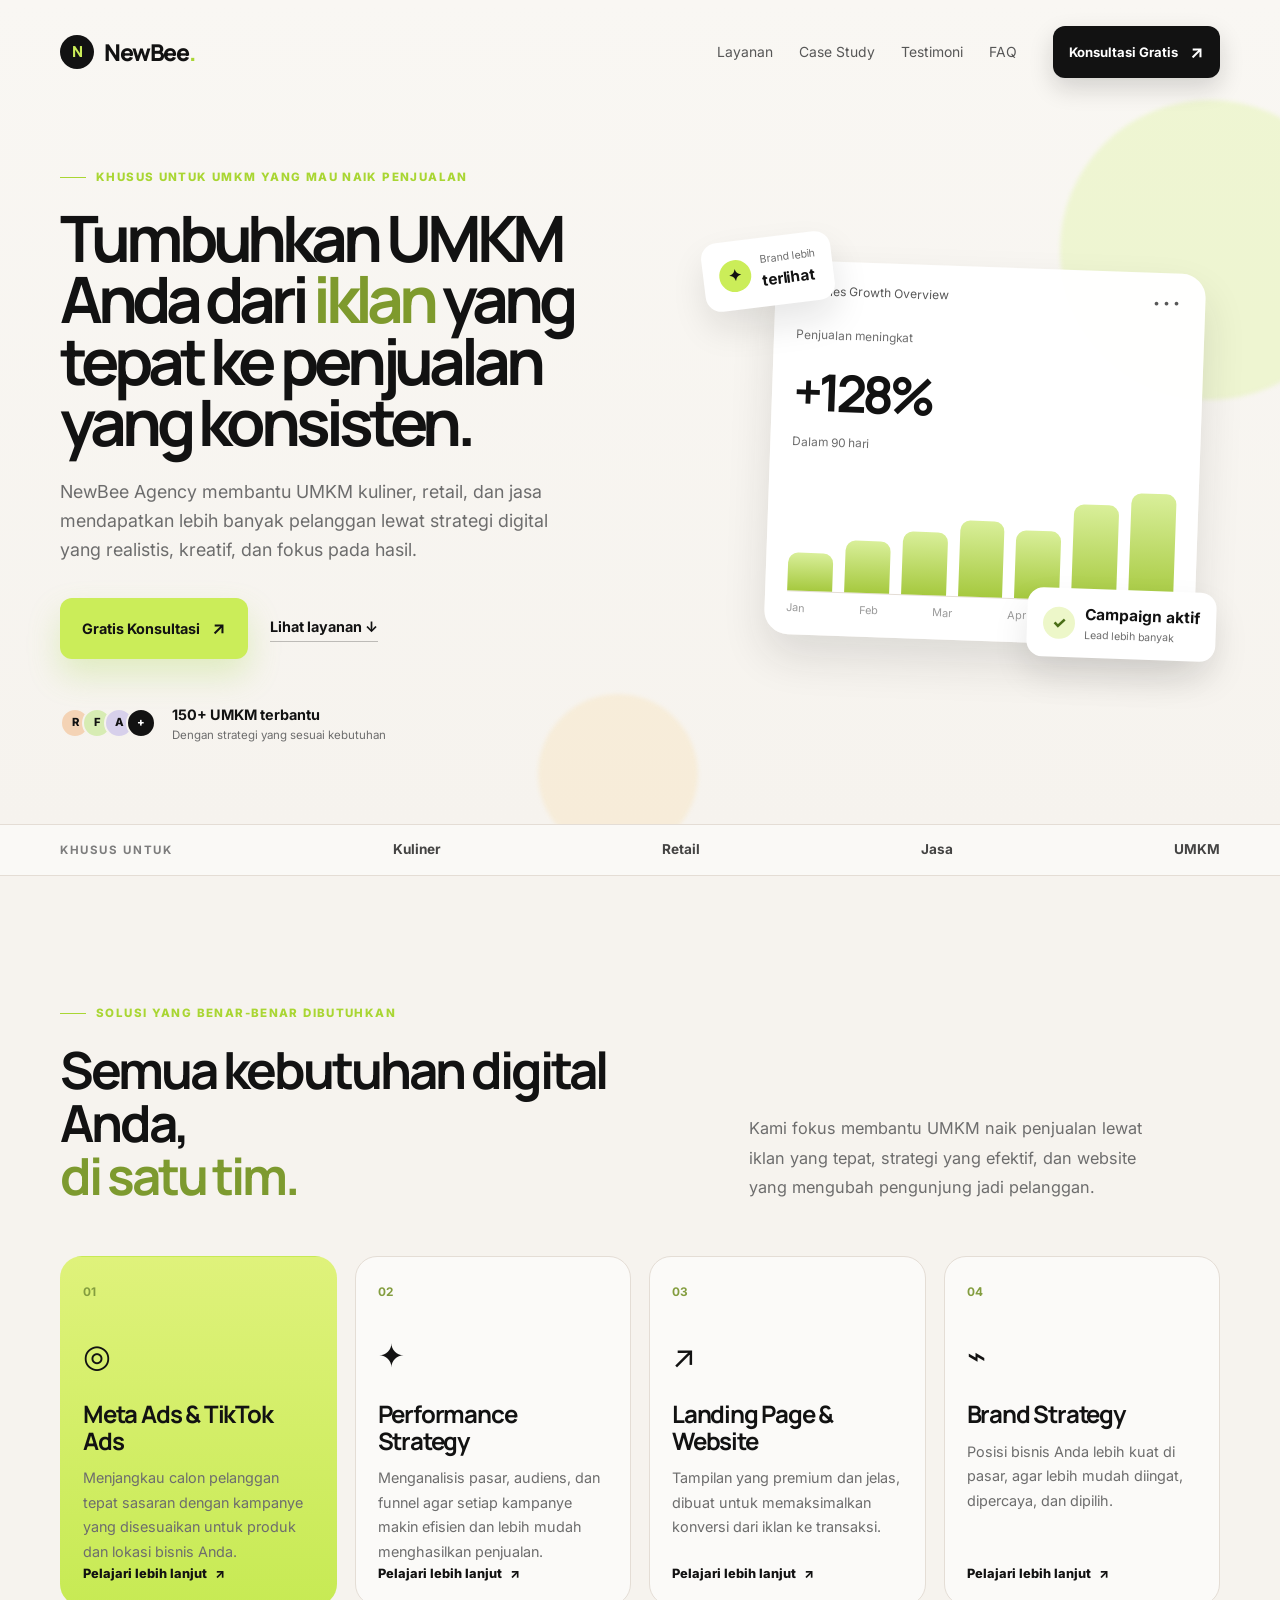
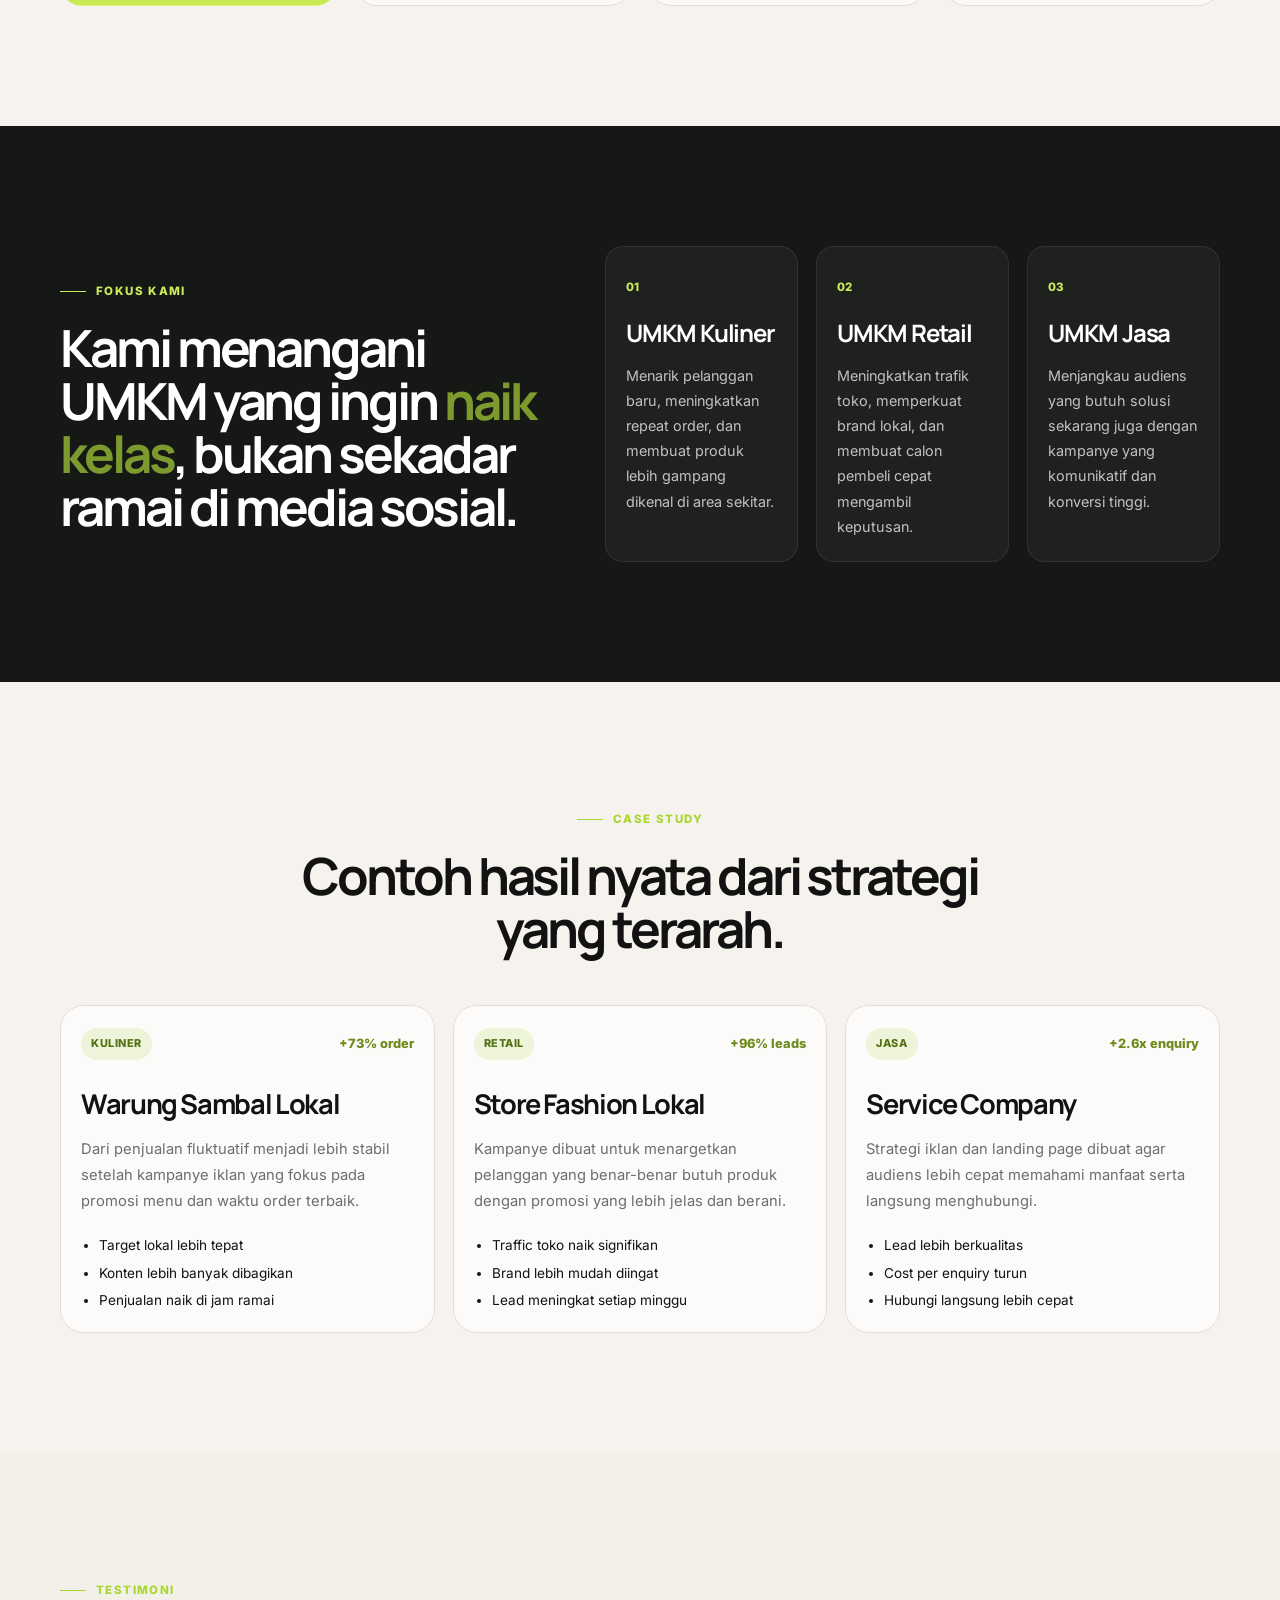
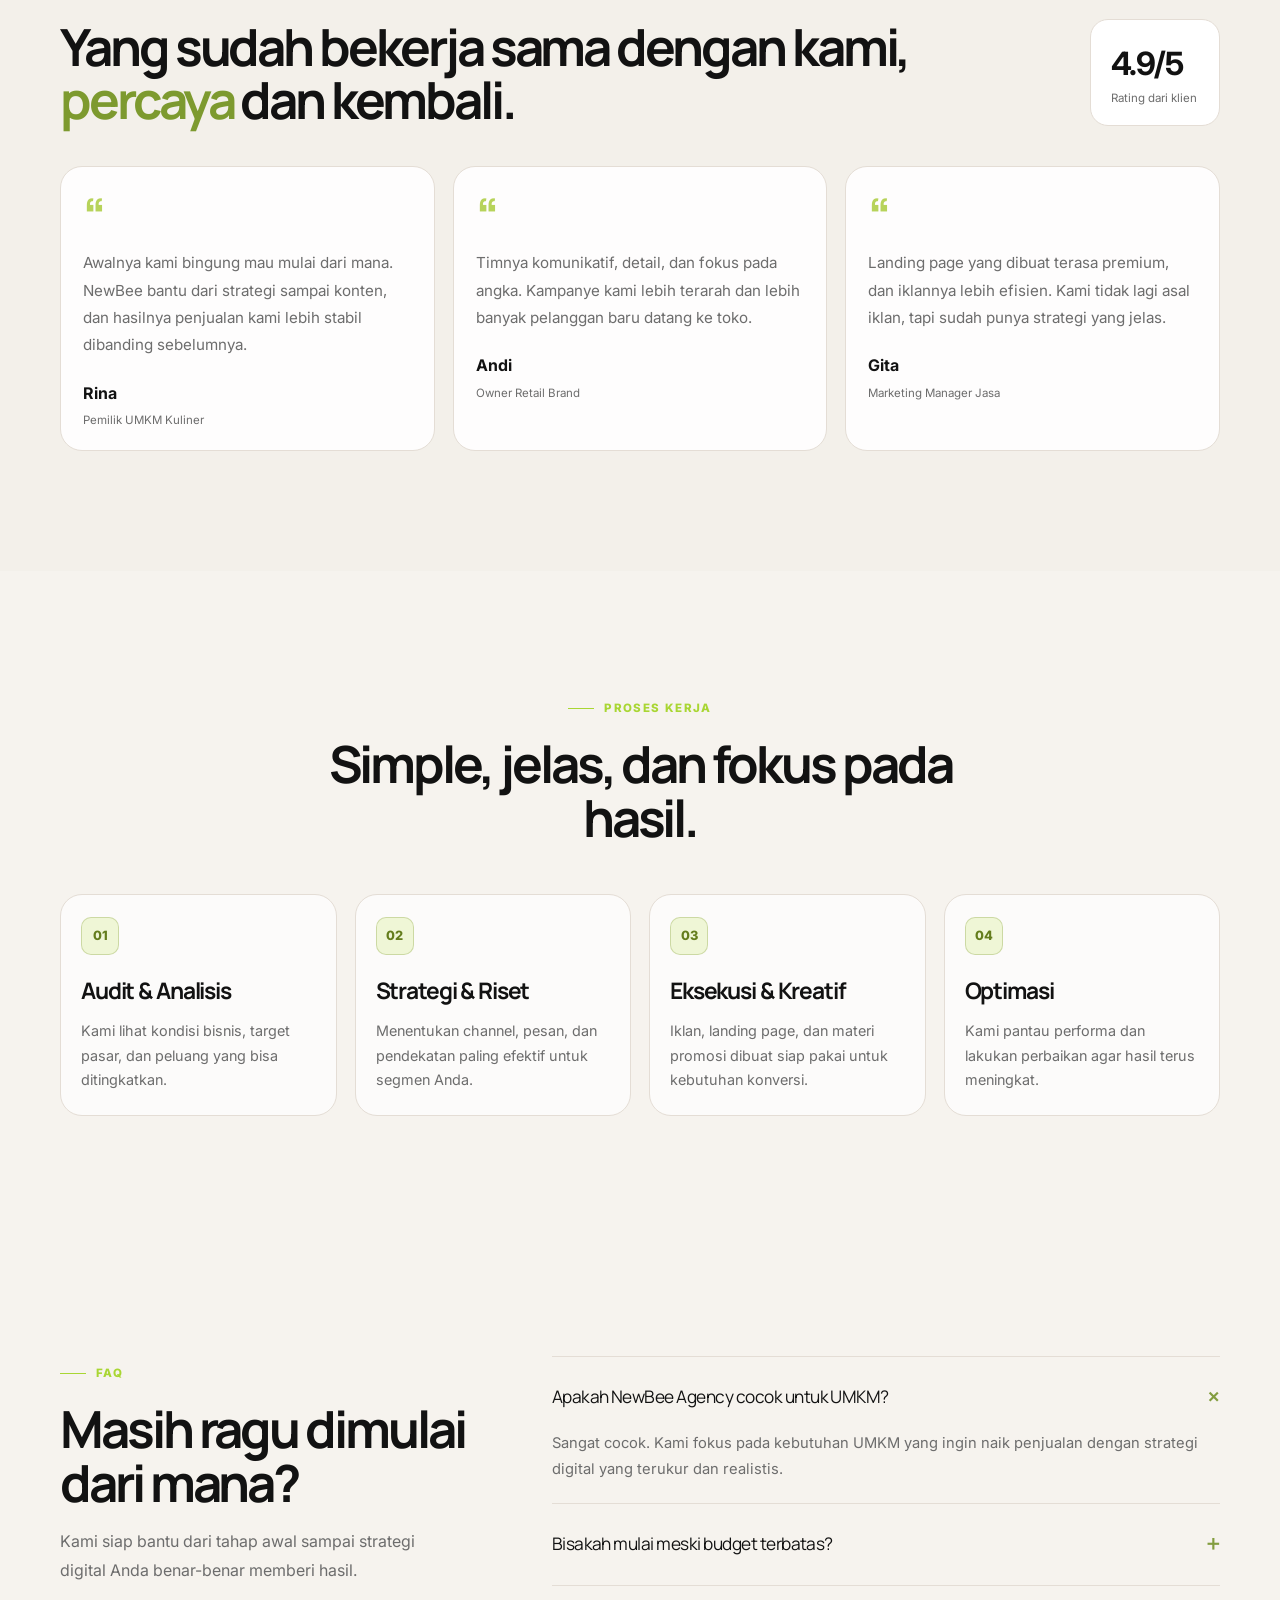
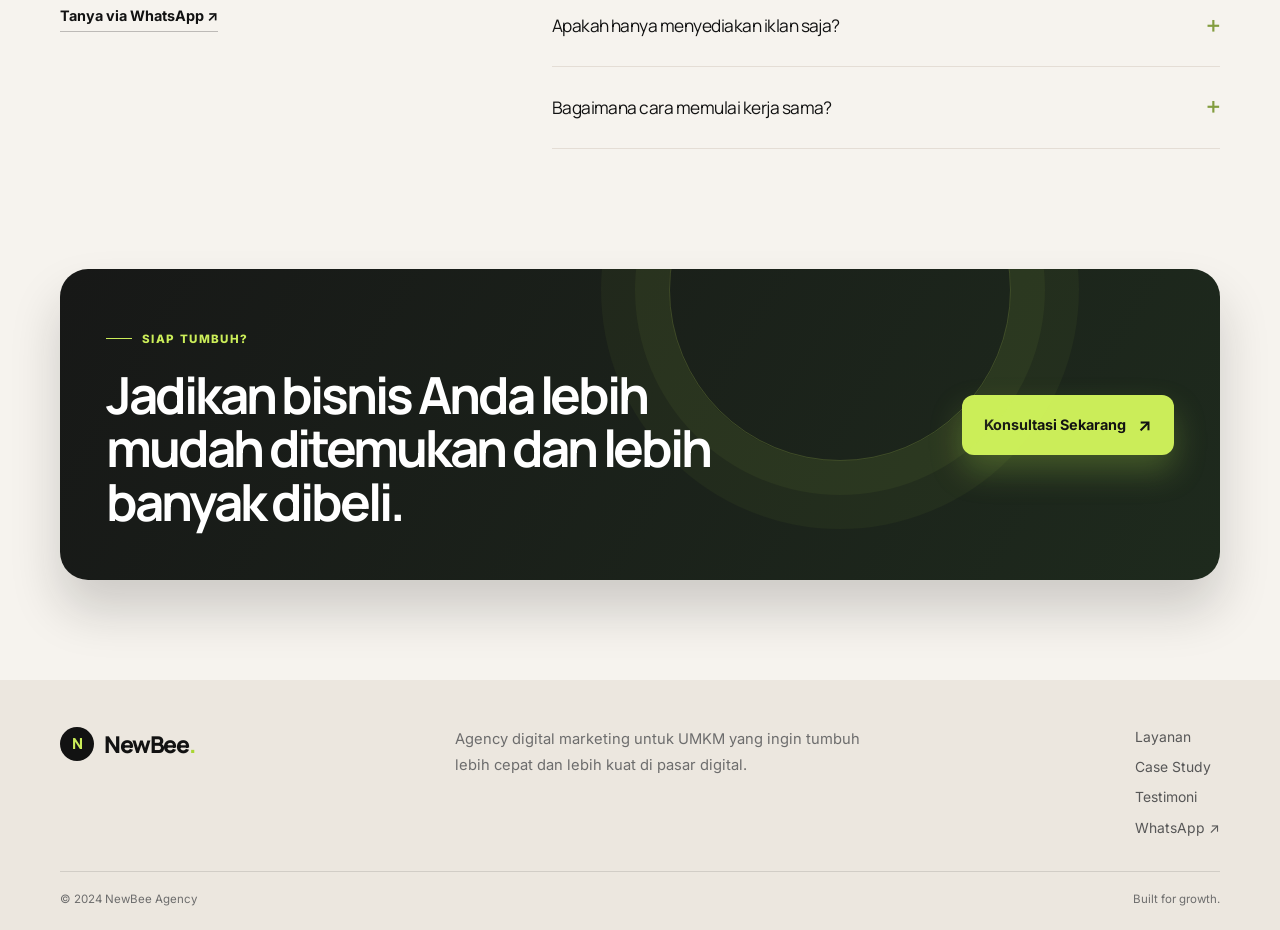
==== index.html @ 59639882 "Remove creative content offering from the landing page and keep agency focus on ads, strategy, landi" ====
<!DOCTYPE html>
<html lang="id">
  <head>
    <meta charset="UTF-8" />
    <meta name="viewport" content="width=device-width, initial-scale=1.0" />
    <meta
      name="description"
      content="NewBee Agency membantu UMKM kuliner, retail, dan jasa naik penjualan dengan strategi iklan digital, landing page, dan konten yang konversi."
    />
    <title>NewBee Agency | Agency Digital Marketing untuk UMKM</title>
    <link rel="preconnect" href="https://fonts.googleapis.com" />
    <link rel="preconnect" href="https://fonts.gstatic.com" crossorigin />
    <link
      href="https://fonts.googleapis.com/css2?family=Manrope:wght@400;500;600;700;800&family=Inter:wght@400;500;600;700;800&display=swap"
      rel="stylesheet"
    />
    <link rel="stylesheet" href="styles.css" />
  </head>
  <body>
    <header class="site-header" id="top">
      <div class="container nav-wrap">
        <a href="#top" class="brand" aria-label="NewBee Agency home">
          <span class="brand-mark">N</span>
          <span>NewBee<span class="brand-dot">.</span></span>
        </a>

        <nav class="desktop-nav" aria-label="Navigasi utama">
          <a href="#layanan">Layanan</a>
          <a href="#case-study">Case Study</a>
          <a href="#testimoni">Testimoni</a>
          <a href="#faq">FAQ</a>
        </nav>

        <a
          class="button button-dark button-small desktop-cta"
          href="https://wa.me/6281181398294?text=Halo%20NewBee%20Agency%2C%20saya%20ingin%20konsultasi%20gratis%20untuk%20UMKM%20saya."
          target="_blank"
          rel="noopener"
        >
          Konsultasi Gratis
          <span>↗</span>
        </a>

        <button class="menu-toggle" aria-label="Buka menu" aria-expanded="false">
          <span></span>
          <span></span>
        </button>
      </div>

      <div class="mobile-nav" aria-label="Navigasi mobile">
        <a href="#layanan">Layanan</a>
        <a href="#case-study">Case Study</a>
        <a href="#testimoni">Testimoni</a>
        <a href="#faq">FAQ</a>
        <a
          class="button button-dark"
          href="https://wa.me/6281181398294?text=Halo%20NewBee%20Agency%2C%20saya%20ingin%20konsultasi%20gratis%20untuk%20UMKM%20saya."
          target="_blank"
          rel="noopener"
        >
          Konsultasi Gratis ↗
        </a>
      </div>
    </header>

    <main>
      <section class="hero">
        <div class="hero-glow hero-glow-one"></div>
        <div class="hero-glow hero-glow-two"></div>

        <div class="container hero-grid">
          <div class="hero-copy reveal">
            <div class="eyebrow">
              <span class="eyebrow-line"></span>
              Khusus untuk UMKM yang mau naik penjualan
            </div>

            <h1>
              Tumbuhkan UMKM Anda dari <span>iklan</span> yang tepat ke
              penjualan yang konsisten.
            </h1>

            <p class="hero-lead">
              NewBee Agency membantu UMKM kuliner, retail, dan jasa mendapatkan
              lebih banyak pelanggan lewat strategi digital yang realistis,
              kreatif, dan fokus pada hasil.
            </p>

            <div class="hero-actions">
              <a
                class="button button-primary"
                href="https://wa.me/6281181398294?text=Halo%20NewBee%20Agency%2C%20saya%20ingin%20konsultasi%20gratis%20untuk%20UMKM%20saya."
                target="_blank"
                rel="noopener"
              >
                Gratis Konsultasi
                <span>↗</span>
              </a>
              <a class="text-link" href="#layanan">Lihat layanan <span>↓</span></a>
            </div>

            <div class="proof-row">
              <div class="avatar-stack" aria-label="Client satisfaction">
                <span>R</span>
                <span>F</span>
                <span>A</span>
                <span>+</span>
              </div>
              <div class="proof-copy">
                <strong>150+ UMKM terbantu</strong>
                <small>Dengan strategi yang sesuai kebutuhan</small>
              </div>
            </div>
          </div>

          <div class="hero-visual reveal reveal-delay">
            <div class="dashboard-card">
              <div class="dashboard-header">
                <span class="status-dot"></span>
                <span>Sales Growth Overview</span>
                <span class="dashboard-more">•••</span>
              </div>

              <div class="dashboard-value">
                <small>Penjualan meningkat</small>
                <strong>+128%</strong>
                <p>Dalam 90 hari</p>
              </div>

              <div class="chart-bars" aria-hidden="true">
                <span style="height: 35%"></span>
                <span style="height: 48%"></span>
                <span style="height: 58%"></span>
                <span style="height: 70%"></span>
                <span style="height: 62%"></span>
                <span style="height: 88%"></span>
                <span style="height: 100%"></span>
              </div>

              <div class="chart-labels">
                <span>Jan</span>
                <span>Feb</span>
                <span>Mar</span>
                <span>Apr</span>
                <span>Mei</span>
                <span>Jun</span>
              </div>
            </div>

            <div class="mini-floating mini-top">
              <span class="mini-icon">✦</span>
              <div>
                <small>Brand lebih</small>
                <strong>terlihat</strong>
              </div>
            </div>

            <div class="mini-floating mini-bottom">
              <span class="mini-check">✓</span>
              <div>
                <strong>Campaign aktif</strong>
                <small>Lead lebih banyak</small>
              </div>
            </div>
          </div>
        </div>
      </section>

      <section class="logo-strip">
        <div class="container logo-strip-inner">
          <span>KHUSUS UNTUK</span>
          <div class="mini-brand">Kuliner</div>
          <div class="mini-brand">Retail</div>
          <div class="mini-brand">Jasa</div>
          <div class="mini-brand">UMKM</div>
        </div>
      </section>

      <section class="section" id="layanan">
        <div class="container">
          <div class="section-heading">
            <div>
              <div class="eyebrow">
                <span class="eyebrow-line"></span>
                Solusi yang benar-benar dibutuhkan
              </div>
              <h2>
                Semua kebutuhan digital Anda,<br />
                <span>di satu tim.</span>
              </h2>
            </div>
            <p>
              Kami fokus membantu UMKM naik penjualan lewat iklan yang tepat,
              strategi yang efektif, dan website yang mengubah pengunjung jadi
              pelanggan.
            </p>
          </div>

          <div class="service-grid">
            <article class="service-card feature">
              <span class="service-no">01</span>
              <div class="service-icon">◎</div>
              <h3>Meta Ads & TikTok Ads</h3>
              <p>
                Menjangkau calon pelanggan tepat sasaran dengan kampanye yang
                disesuaikan untuk produk dan lokasi bisnis Anda.
              </p>
              <a href="#contact">Pelajari lebih lanjut <span>↗</span></a>
            </article>

            <article class="service-card">
              <span class="service-no">02</span>
              <div class="service-icon">✦</div>
              <h3>Performance Strategy</h3>
              <p>
                Menganalisis pasar, audiens, dan funnel agar setiap kampanye makin
                efisien dan lebih mudah menghasilkan penjualan.
              </p>
              <a href="#contact">Pelajari lebih lanjut <span>↗</span></a>
            </article>

            <article class="service-card">
              <span class="service-no">03</span>
              <div class="service-icon">↗</div>
              <h3>Landing Page & Website</h3>
              <p>
                Tampilan yang premium dan jelas, dibuat untuk memaksimalkan
                konversi dari iklan ke transaksi.
              </p>
              <a href="#contact">Pelajari lebih lanjut <span>↗</span></a>
            </article>

            <article class="service-card">
              <span class="service-no">04</span>
              <div class="service-icon">⌁</div>
              <h3>Brand Strategy</h3>
              <p>
                Posisi bisnis Anda lebih kuat di pasar, agar lebih mudah
                diingat, dipercaya, dan dipilih.
              </p>
              <a href="#contact">Pelajari lebih lanjut <span>↗</span></a>
            </article>
          </div>
        </div>
      </section>

      <section class="section dark-section">
        <div class="container focus-grid">
          <div>
            <div class="eyebrow eyebrow-light">
              <span class="eyebrow-line"></span>
              Fokus kami
            </div>
            <h2>
              Kami menangani UMKM yang ingin <span>naik kelas</span>, bukan
              sekadar ramai di media sosial.
            </h2>
          </div>

          <div class="focus-cards">
            <div class="focus-card">
              <span>01</span>
              <h3>UMKM Kuliner</h3>
              <p>
                Menarik pelanggan baru, meningkatkan repeat order, dan membuat
                produk lebih gampang dikenal di area sekitar.
              </p>
            </div>
            <div class="focus-card">
              <span>02</span>
              <h3>UMKM Retail</h3>
              <p>
                Meningkatkan trafik toko, memperkuat brand lokal, dan membuat
                calon pembeli cepat mengambil keputusan.
              </p>
            </div>
            <div class="focus-card">
              <span>03</span>
              <h3>UMKM Jasa</h3>
              <p>
                Menjangkau audiens yang butuh solusi sekarang juga dengan kampanye
                yang komunikatif dan konversi tinggi.
              </p>
            </div>
          </div>
        </div>
      </section>

      <section class="section case-study" id="case-study">
        <div class="container">
          <div class="center-heading">
            <div class="eyebrow">
              <span class="eyebrow-line"></span>
              Case study
            </div>
            <h2>Contoh hasil nyata dari strategi yang terarah.</h2>
          </div>

          <div class="case-grid">
            <article class="case-card">
              <div class="case-top">
                <span class="tag">Kuliner</span>
                <span class="stat">+73% order</span>
              </div>
              <h3>Warung Sambal Lokal</h3>
              <p>
                Dari penjualan fluktuatif menjadi lebih stabil setelah kampanye
                iklan yang fokus pada promosi menu dan waktu order terbaik.
              </p>
              <ul>
                <li>Target lokal lebih tepat</li>
                <li>Konten lebih banyak dibagikan</li>
                <li>Penjualan naik di jam ramai</li>
              </ul>
            </article>

            <article class="case-card">
              <div class="case-top">
                <span class="tag">Retail</span>
                <span class="stat">+96% leads</span>
              </div>
              <h3>Store Fashion Lokal</h3>
              <p>
                Kampanye dibuat untuk menargetkan pelanggan yang benar-benar butuh
                produk dengan promosi yang lebih jelas dan berani.
              </p>
              <ul>
                <li>Traffic toko naik signifikan</li>
                <li>Brand lebih mudah diingat</li>
                <li>Lead meningkat setiap minggu</li>
              </ul>
            </article>

            <article class="case-card">
              <div class="case-top">
                <span class="tag">Jasa</span>
                <span class="stat">+2.6x enquiry</span>
              </div>
              <h3>Service Company</h3>
              <p>
                Strategi iklan dan landing page dibuat agar audiens lebih cepat
                memahami manfaat serta langsung menghubungi.
              </p>
              <ul>
                <li>Lead lebih berkualitas</li>
                <li>Cost per enquiry turun</li>
                <li>Hubungi langsung lebih cepat</li>
              </ul>
            </article>
          </div>
        </div>
      </section>

      <section class="section testimonial-section" id="testimoni">
        <div class="container">
          <div class="testi-head">
            <div>
              <div class="eyebrow">
                <span class="eyebrow-line"></span>
                Testimoni
              </div>
              <h2>Yang sudah bekerja sama dengan kami, <span>percaya</span> dan kembali.</h2>
            </div>
            <div class="rating-box">
              <strong>4.9/5</strong>
              <small>Rating dari klien</small>
            </div>
          </div>

          <div class="testimonial-grid">
            <article class="testimonial-card">
              <div class="quote">“</div>
              <p>
                Awalnya kami bingung mau mulai dari mana. NewBee bantu dari
                strategi sampai konten, dan hasilnya penjualan kami lebih stabil
                dibanding sebelumnya.
              </p>
              <div class="person">
                <strong>Rina</strong>
                <span>Pemilik UMKM Kuliner</span>
              </div>
            </article>

            <article class="testimonial-card">
              <div class="quote">“</div>
              <p>
                Timnya komunikatif, detail, dan fokus pada angka. Kampanye kami
                lebih terarah dan lebih banyak pelanggan baru datang ke toko.
              </p>
              <div class="person">
                <strong>Andi</strong>
                <span>Owner Retail Brand</span>
              </div>
            </article>

            <article class="testimonial-card">
              <div class="quote">“</div>
              <p>
                Landing page yang dibuat terasa premium, dan iklannya lebih efisien.
                Kami tidak lagi asal iklan, tapi sudah punya strategi yang jelas.
              </p>
              <div class="person">
                <strong>Gita</strong>
                <span>Marketing Manager Jasa</span>
              </div>
            </article>
          </div>
        </div>
      </section>

      <section class="section process-section" id="proses">
        <div class="container">
          <div class="center-heading">
            <div class="eyebrow">
              <span class="eyebrow-line"></span>
              Proses kerja
            </div>
            <h2>Simple, jelas, dan fokus pada hasil.</h2>
          </div>

          <div class="process-grid">
            <div class="process-card">
              <span>01</span>
              <h3>Audit & Analisis</h3>
              <p>Kami lihat kondisi bisnis, target pasar, dan peluang yang bisa ditingkatkan.</p>
            </div>
            <div class="process-card">
              <span>02</span>
              <h3>Strategi & Riset</h3>
              <p>Menentukan channel, pesan, dan pendekatan paling efektif untuk segmen Anda.</p>
            </div>
            <div class="process-card">
              <span>03</span>
              <h3>Eksekusi & Kreatif</h3>
              <p>Iklan, landing page, dan materi promosi dibuat siap pakai untuk kebutuhan konversi.</p>
            </div>
            <div class="process-card">
              <span>04</span>
              <h3>Optimasi</h3>
              <p>Kami pantau performa dan lakukan perbaikan agar hasil terus meningkat.</p>
            </div>
          </div>
        </div>
      </section>

      <section class="section faq-section" id="faq">
        <div class="container faq-grid">
          <div class="faq-copy">
            <div class="eyebrow">
              <span class="eyebrow-line"></span>
              FAQ
            </div>
            <h2>Masih ragu dimulai dari mana?</h2>
            <p>
              Kami siap bantu dari tahap awal sampai strategi digital Anda benar-benar memberi hasil.
            </p>
            <a
              class="text-link"
              href="https://wa.me/6281181398294?text=Halo%20NewBee%20Agency%2C%20saya%20ingin%20bertanya%20tentang%20layanan%20UMKM."
              target="_blank"
              rel="noopener"
            >
              Tanya via WhatsApp <span>↗</span>
            </a>
          </div>

          <div class="faq-list">
            <details open>
              <summary>Apakah NewBee Agency cocok untuk UMKM? <span>+</span></summary>
              <p>
                Sangat cocok. Kami fokus pada kebutuhan UMKM yang ingin naik penjualan dengan strategi digital yang terukur dan realistis.
              </p>
            </details>
            <details>
              <summary>Bisakah mulai meski budget terbatas? <span>+</span></summary>
              <p>
                Bisa. Kami akan sesuaikan strategi sesuai kondisi bisnis Anda agar tetap efektif dan tidak membuang anggaran.
              </p>
            </details>
            <details>
              <summary>Apakah hanya menyediakan iklan saja? <span>+</span></summary>
              <p>
                Tidak. Kami juga membantu landing page, website, dan strategi brand agar kampanye Anda lebih kuat.
              </p>
            </details>
            <details>
              <summary>Bagaimana cara memulai kerja sama? <span>+</span></summary>
              <p>
                Hubungi kami via WhatsApp untuk konsultasi gratis. Kami akan menilai kebutuhan bisnis Anda dan membuat rekomendasi langkah berikutnya.
              </p>
            </details>
          </div>
        </div>
      </section>

      <section class="cta-section" id="contact">
        <div class="container cta-box">
          <div>
            <div class="eyebrow eyebrow-light">
              <span class="eyebrow-line"></span>
              Siap tumbuh?
            </div>
            <h2>Jadikan bisnis Anda lebih mudah ditemukan dan lebih banyak dibeli.</h2>
          </div>

          <a
            class="button button-primary"
            href="https://wa.me/6281181398294?text=Halo%20NewBee%20Agency%2C%20saya%20ingin%20mulai%20kerja%20sama%20untuk%20UMKM%20saya."
            target="_blank"
            rel="noopener"
          >
            Konsultasi Sekarang
            <span>↗</span>
          </a>
        </div>
      </section>
    </main>

    <footer class="footer">
      <div class="container footer-top">
        <a href="#top" class="brand footer-brand" aria-label="NewBee Agency home">
          <span class="brand-mark">N</span>
          <span>NewBee<span class="brand-dot">.</span></span>
        </a>

        <p>
          Agency digital marketing untuk UMKM yang ingin tumbuh lebih cepat dan
          lebih kuat di pasar digital.
        </p>

        <div class="footer-links">
          <a href="#layanan">Layanan</a>
          <a href="#case-study">Case Study</a>
          <a href="#testimoni">Testimoni</a>
          <a href="https://wa.me/6281181398294" target="_blank" rel="noopener">WhatsApp ↗</a>
        </div>
      </div>

      <div class="container footer-bottom">
        <span>© 2024 NewBee Agency</span>
        <span>Built for growth.</span>
      </div>
    </footer>

    <script src="script.js"></script>
  </body>
</html>
---- styles.css ----
:root {
  --bg: #f6f3ee;
  --panel: #ffffff;
  --panel-soft: #f0ece7;
  --ink: #121212;
  --soft-ink: #575757;
  --muted: #6d6d6d;
  --line: #e4ddd5;
  --primary: #cbed59;
  --primary-deep: #a9d633;
  --deep: #111512;
  --dark: #161816;
  --shadow: rgba(18, 18, 18, 0.12);
}

* {
  box-sizing: border-box;
}

html {
  scroll-behavior: smooth;
}

body {
  margin: 0;
  background: var(--bg);
  color: var(--ink);
  font-family: "Inter", sans-serif;
  line-height: 1.6;
}

a {
  color: inherit;
}

img {
  max-width: 100%;
}

h1,
h2,
h3,
.brand {
  font-family: "Manrope", sans-serif;
  margin: 0;
  letter-spacing: -0.06em;
}

p {
  margin: 0;
}

.container {
  width: min(1160px, calc(100% - 48px));
  margin: 0 auto;
}

.site-header {
  position: absolute;
  top: 0;
  left: 0;
  right: 0;
  z-index: 20;
  padding: 26px 0;
}

.nav-wrap {
  display: flex;
  align-items: center;
  justify-content: space-between;
  gap: 18px;
}

.brand {
  display: inline-flex;
  align-items: center;
  gap: 10px;
  font-size: 1.45rem;
  font-weight: 800;
  text-decoration: none;
}

.brand-mark {
  width: 34px;
  height: 34px;
  display: grid;
  place-items: center;
  border-radius: 50%;
  background: var(--ink);
  color: var(--primary);
  font-size: 0.95rem;
}

.brand-dot {
  color: var(--primary-deep);
}

.desktop-nav {
  display: flex;
  align-items: center;
  gap: 26px;
  margin-left: auto;
  margin-right: 18px;
}

.desktop-nav a,
.footer-links a {
  text-decoration: none;
  color: var(--soft-ink);
  font-size: 0.87rem;
  transition: color 0.2s ease;
}

.desktop-nav a:hover,
.footer-links a:hover {
  color: var(--ink);
}

.button {
  display: inline-flex;
  align-items: center;
  justify-content: center;
  gap: 12px;
  padding: 16px 22px;
  border: none;
  border-radius: 12px;
  text-decoration: none;
  font-weight: 700;
  font-size: 0.9rem;
  cursor: pointer;
  transition: transform 0.2s ease, box-shadow 0.2s ease;
}

.button:hover {
  transform: translateY(-2px);
}

.button span {
  font-size: 1.1rem;
}

.button-small {
  padding: 12px 16px;
  font-size: 0.82rem;
}

.button-dark {
  background: var(--ink);
  color: #fff;
  box-shadow: 0 10px 25px rgba(18, 18, 18, 0.16);
}

.button-primary {
  background: var(--primary);
  color: var(--ink);
  box-shadow: 0 16px 32px rgba(167, 214, 72, 0.28);
}

.menu-toggle {
  display: none;
  background: transparent;
  border: 0;
  padding: 8px;
  cursor: pointer;
}

.menu-toggle span {
  display: block;
  width: 24px;
  height: 2px;
  background: var(--ink);
  margin: 5px 0;
}

.mobile-nav {
  display: none;
  position: absolute;
  left: 18px;
  right: 18px;
  top: 78px;
  background: rgba(255, 255, 255, 0.95);
  box-shadow: 0 20px 40px rgba(0, 0, 0, 0.08);
  padding: 18px 20px;
  border-radius: 18px;
  flex-direction: column;
  gap: 14px;
}

.mobile-nav.open {
  display: flex;
}

.mobile-nav a {
  text-decoration: none;
  color: var(--ink);
  font-weight: 600;
}

.hero {
  position: relative;
  overflow: hidden;
  padding-top: 160px;
  padding-bottom: 80px;
  background: linear-gradient(180deg, #f9f7f3 0%, var(--bg) 100%);
}

.hero-glow {
  position: absolute;
  border-radius: 50%;
  filter: blur(2px);
  opacity: 0.54;
}

.hero-glow-one {
  width: 300px;
  height: 300px;
  right: -80px;
  top: 100px;
  background: rgba(200, 242, 88, 0.38);
}

.hero-glow-two {
  width: 160px;
  height: 160px;
  left: 42%;
  bottom: -30px;
  background: rgba(249, 218, 157, 0.48);
}

.hero-grid {
  display: grid;
  grid-template-columns: 1.08fr 0.92fr;
  align-items: center;
  gap: 36px;
}

.eyebrow {
  display: inline-flex;
  align-items: center;
  gap: 10px;
  margin-bottom: 20px;
  color: var(--primary-deep);
  text-transform: uppercase;
  font-size: 0.72rem;
  font-weight: 800;
  letter-spacing: 0.12em;
}

.eyebrow-line {
  display: inline-block;
  width: 26px;
  height: 1px;
  background: var(--primary-deep);
}

.hero-copy h1 {
  max-width: 660px;
  font-size: clamp(3.2rem, 5vw, 5.4rem);
  line-height: 0.96;
  letter-spacing: -0.08em;
}

.hero-copy h1 span {
  color: #7e9a2d;
}

.hero-lead {
  max-width: 530px;
  margin-top: 26px;
  color: var(--muted);
  font-size: 1.12rem;
}

.hero-actions {
  display: flex;
  align-items: center;
  gap: 22px;
  margin-top: 34px;
}

.text-link {
  color: var(--ink);
  text-decoration: none;
  font-size: 0.9rem;
  font-weight: 700;
  border-bottom: 1px solid rgba(18, 18, 18, 0.25);
  padding-bottom: 3px;
}

.proof-row {
  display: flex;
  align-items: center;
  gap: 16px;
  margin-top: 44px;
}

.avatar-stack {
  display: flex;
  align-items: center;
}

.avatar-stack span {
  width: 30px;
  height: 30px;
  display: grid;
  place-items: center;
  border-radius: 50%;
  margin-left: -8px;
  border: 2px solid var(--bg);
  background: #dfe9b6;
  font-size: 0.7rem;
  font-weight: 800;
}

.avatar-stack span:first-child {
  margin-left: 0;
  background: #f4d3b5;
}

.avatar-stack span:nth-child(2) {
  background: #d7ecb3;
}

.avatar-stack span:nth-child(3) {
  background: #d7d0eb;
}

.avatar-stack span:last-child {
  background: var(--ink);
  color: #fff;
}

.proof-copy {
  display: flex;
  flex-direction: column;
}

.proof-copy strong {
  font-size: 0.9rem;
}

.proof-copy small {
  color: var(--muted);
  font-size: 0.72rem;
}

.hero-visual {
  position: relative;
  height: 450px;
}

.dashboard-card {
  position: absolute;
  right: 20px;
  top: 40px;
  width: min(100%, 430px);
  background: rgba(255, 255, 255, 0.98);
  box-shadow: 0 22px 44px rgba(34, 34, 30, 0.12);
  border-radius: 24px;
  padding: 20px 22px 18px;
  transform: rotate(2deg);
}

.dashboard-header {
  display: flex;
  align-items: center;
  gap: 10px;
  font-size: 0.75rem;
  color: var(--soft-ink);
}

.status-dot {
  display: block;
  width: 8px;
  height: 8px;
  border-radius: 50%;
  background: #8dc63f;
}

.dashboard-more {
  margin-left: auto;
  letter-spacing: 3px;
}

.dashboard-value {
  margin-top: 26px;
}

.dashboard-value small,
.dashboard-value p {
  display: block;
  color: var(--muted);
  font-size: 0.74rem;
}

.dashboard-value strong {
  display: block;
  margin-top: 6px;
  font-family: "Manrope", sans-serif;
  font-size: clamp(2.4rem, 4vw, 3.3rem);
  letter-spacing: -0.08em;
}

.chart-bars {
  display: flex;
  align-items: end;
  gap: 12px;
  height: 110px;
  margin-top: 30px;
  border-bottom: 1px solid var(--line);
}

.chart-bars span {
  display: block;
  flex: 1;
  border-radius: 10px 10px 0 0;
  background: linear-gradient(180deg, #d9ef9a 0%, #a6c93f 100%);
}

.chart-labels {
  display: flex;
  justify-content: space-between;
  margin-top: 8px;
  color: #9a9a9a;
  font-size: 0.68rem;
}

.mini-floating {
  position: absolute;
  display: flex;
  align-items: center;
  gap: 10px;
  background: #fff;
  padding: 14px 16px;
  border-radius: 16px;
  box-shadow: 0 18px 35px rgba(19, 19, 17, 0.1);
}

.mini-floating small,
.mini-floating strong,
.mini-floating p {
  display: block;
}

.mini-floating small {
  font-size: 0.66rem;
  color: var(--muted);
}

.mini-floating strong {
  font-size: 0.96rem;
}

.mini-top {
  left: 0;
  top: 10px;
  transform: rotate(-7deg);
}

.mini-bottom {
  right: 4px;
  bottom: 18px;
  transform: rotate(2deg);
}

.mini-icon,
.mini-check {
  width: 32px;
  height: 32px;
  border-radius: 50%;
  display: grid;
  place-items: center;
  font-weight: 800;
}

.mini-icon {
  background: var(--primary);
}

.mini-check {
  background: #edf7c9;
  color: #4a6e17;
}

.logo-strip {
  border-top: 1px solid var(--line);
  border-bottom: 1px solid var(--line);
  background: rgba(255, 255, 255, 0.45);
}

.logo-strip-inner {
  display: flex;
  align-items: center;
  justify-content: space-between;
  gap: 14px;
  padding: 14px 0;
  color: #7d7d7d;
  text-transform: uppercase;
  font-size: 0.72rem;
  letter-spacing: 0.14em;
  font-weight: 700;
}

.mini-brand {
  font-size: 0.85rem;
  letter-spacing: 0;
  text-transform: none;
  color: var(--ink);
  opacity: 0.78;
}

.section {
  padding: 120px 0;
}

.section-heading {
  display: grid;
  grid-template-columns: 1.15fr 0.85fr;
  gap: 52px;
  align-items: end;
}

.section-heading h2,
.center-heading h2,
.faq-copy h2,
.testi-head h2,
.dark-section h2,
.cta-box h2 {
  font-size: clamp(2.4rem, 4vw, 4rem);
  line-height: 1.04;
  letter-spacing: -0.06em;
}

.section-heading h2 span,
.dark-section h2 span,
.testi-head h2 span {
  color: #7d9a2f;
}

.section-heading p {
  color: var(--muted);
  font-size: 1.02rem;
  line-height: 1.8;
  max-width: 420px;
}

.service-grid {
  display: grid;
  grid-template-columns: repeat(4, minmax(0, 1fr));
  gap: 18px;
  margin-top: 54px;
}

.service-card {
  display: flex;
  flex-direction: column;
  min-height: 310px;
  padding: 26px 22px 20px;
  border-radius: 22px;
  background: rgba(255, 255, 255, 0.62);
  border: 1px solid var(--line);
  transition: transform 0.2s ease, box-shadow 0.2s ease;
}

.service-card:hover {
  transform: translateY(-6px);
  box-shadow: 0 14px 30px rgba(18, 18, 18, 0.07);
}

.service-card.feature {
  background: linear-gradient(180deg, #dff27b 0%, #c7ea54 100%);
  border-color: transparent;
}

.service-no {
  color: #839d3f;
  font-size: 0.74rem;
  font-weight: 700;
}

.service-icon {
  font-size: 2rem;
  margin: 28px 0 20px;
}

.service-card h3 {
  font-size: 1.5rem;
  letter-spacing: -0.05em;
  line-height: 1.1;
  margin-bottom: 12px;
}

.service-card p {
  color: var(--muted);
  font-size: 0.9rem;
  line-height: 1.7;
}

.service-card a {
  margin-top: auto;
  display: inline-flex;
  align-items: center;
  gap: 8px;
  font-size: 0.8rem;
  font-weight: 800;
  text-decoration: none;
  color: var(--ink);
}

.dark-section {
  background: var(--dark);
  color: #fff;
}

.focus-grid {
  display: grid;
  grid-template-columns: 0.9fr 1.1fr;
  gap: 42px;
  align-items: center;
}

.eyebrow-light {
  color: var(--primary);
}

.eyebrow-light .eyebrow-line {
  background: var(--primary);
}

.focus-cards {
  display: grid;
  grid-template-columns: repeat(3, minmax(0, 1fr));
  gap: 18px;
}

.focus-card {
  padding: 26px 20px 22px;
  border-radius: 18px;
  background: rgba(255, 255, 255, 0.04);
  border: 1px solid rgba(255, 255, 255, 0.08);
}

.focus-card span {
  color: var(--primary);
  font-size: 0.72rem;
  font-weight: 800;
}

.focus-card h3 {
  margin-top: 16px;
  font-size: 1.5rem;
  letter-spacing: -0.05em;
}

.focus-card p {
  margin-top: 10px;
  color: rgba(255, 255, 255, 0.72);
  font-size: 0.9rem;
  line-height: 1.75;
}

.center-heading {
  text-align: center;
  max-width: 700px;
  margin: 0 auto 50px;
}

.center-heading .eyebrow {
  justify-content: center;
}

.case-grid {
  display: grid;
  grid-template-columns: repeat(3, minmax(0, 1fr));
  gap: 18px;
}

.case-card {
  background: rgba(255, 255, 255, 0.72);
  border: 1px solid var(--line);
  border-radius: 24px;
  padding: 22px 20px 18px;
}

.case-top {
  display: flex;
  align-items: center;
  justify-content: space-between;
  gap: 10px;
}

.tag {
  display: inline-flex;
  padding: 7px 10px;
  border-radius: 999px;
  background: rgba(171, 211, 73, 0.18);
  color: #547214;
  font-size: 0.68rem;
  font-weight: 800;
  letter-spacing: 0.05em;
  text-transform: uppercase;
}

.stat {
  color: #6c8b1b;
  font-size: 0.8rem;
  font-weight: 800;
}

.case-card h3 {
  margin-top: 22px;
  font-size: 1.7rem;
  letter-spacing: -0.05em;
}

.case-card p {
  margin-top: 12px;
  color: var(--muted);
  line-height: 1.75;
  font-size: 0.92rem;
}

.case-card ul {
  margin: 18px 0 0 0;
  padding-left: 18px;
  color: var(--ink);
  line-height: 2;
  font-size: 0.85rem;
}

.testimonial-section {
  background: #f3f0ea;
}

.testi-head {
  display: flex;
  align-items: end;
  justify-content: space-between;
  gap: 18px;
  margin-bottom: 40px;
}

.rating-box {
  min-width: 130px;
  padding: 18px 20px;
  border-radius: 18px;
  background: #fff;
  border: 1px solid var(--line);
  display: flex;
  flex-direction: column;
}

.rating-box strong {
  font-size: 2rem;
  letter-spacing: -0.05em;
}

.rating-box small {
  color: var(--muted);
  font-size: 0.72rem;
}

.testimonial-grid {
  display: grid;
  grid-template-columns: repeat(3, minmax(0, 1fr));
  gap: 18px;
}

.testimonial-card {
  background: rgba(255, 255, 255, 0.9);
  border: 1px solid var(--line);
  border-radius: 22px;
  padding: 24px 22px 20px;
}

.quote {
  font-size: 3rem;
  font-family: "Manrope", sans-serif;
  font-weight: 800;
  color: #b7d35a;
  line-height: 1;
}

.testimonial-card p {
  margin-top: 10px;
  color: var(--muted);
  font-size: 0.95rem;
  line-height: 1.8;
}

.person {
  margin-top: 22px;
  display: flex;
  flex-direction: column;
}

.person strong {
  font-size: 1rem;
}

.person span {
  margin-top: 5px;
  color: var(--muted);
  font-size: 0.72rem;
}

.process-grid {
  display: grid;
  grid-template-columns: repeat(4, minmax(0, 1fr));
  gap: 18px;
}

.process-card {
  padding: 22px 20px;
  border-radius: 22px;
  border: 1px solid var(--line);
  background: rgba(255, 255, 255, 0.7);
}

.process-card span {
  display: inline-flex;
  width: 38px;
  height: 38px;
  border-radius: 10px;
  border: 1px solid rgba(125, 154, 47, 0.3);
  align-items: center;
  justify-content: center;
  background: rgba(204, 233, 124, 0.28);
  color: #647d1d;
  font-weight: 800;
  font-size: 0.8rem;
}

.process-card h3 {
  margin-top: 18px;
  font-size: 1.42rem;
  letter-spacing: -0.05em;
}

.process-card p {
  margin-top: 10px;
  color: var(--muted);
  line-height: 1.7;
  font-size: 0.9rem;
}

.faq-grid {
  display: grid;
  grid-template-columns: 0.8fr 1.2fr;
  gap: 46px;
  align-items: start;
}

.faq-copy p {
  color: var(--muted);
  margin-top: 18px;
  line-height: 1.8;
  font-size: 1rem;
  max-width: 360px;
}

.faq-copy .text-link {
  display: inline-block;
  margin-top: 20px;
}

.faq-list {
  border-top: 1px solid var(--line);
}

.faq-list details {
  border-bottom: 1px solid var(--line);
  padding: 20px 0;
}

.faq-list summary {
  display: flex;
  justify-content: space-between;
  align-items: center;
  cursor: pointer;
  list-style: none;
  font-family: "Manrope", sans-serif;
  font-size: 1.08rem;
  letter-spacing: -0.03em;
}

.faq-list summary::-webkit-details-marker {
  display: none;
}

.faq-list summary span {
  color: #839d3f;
  font-size: 1.6rem;
  font-weight: 600;
}

.faq-list details[open] summary span {
  transform: rotate(45deg);
  display: inline-block;
}

.faq-list details p {
  color: var(--muted);
  line-height: 1.8;
  margin-top: 12px;
  font-size: 0.92rem;
}

.cta-section {
  padding-top: 0;
  padding-bottom: 100px;
}

.cta-box {
  display: flex;
  align-items: center;
  justify-content: space-between;
  gap: 18px;
  background: linear-gradient(120deg, #171817 0%, #1e2a1d 100%);
  padding: 52px 46px;
  border-radius: 28px;
  box-shadow: 0 30px 50px rgba(20, 20, 20, 0.18);
  color: #fff;
  position: relative;
  overflow: hidden;
}

.cta-box::after {
  content: "";
  position: absolute;
  width: 340px;
  height: 340px;
  border-radius: 50%;
  right: 18%;
  top: -150px;
  border: 1px solid rgba(200, 235, 89, 0.2);
  box-shadow: 0 0 0 34px rgba(200, 235, 89, 0.05), 0 0 0 68px rgba(200, 235, 89, 0.04);
}

.cta-box h2 {
  position: relative;
  z-index: 1;
  max-width: 640px;
}

.footer {
  background: #ece7df;
  padding: 46px 0 22px;
}

.footer-top {
  display: grid;
  grid-template-columns: 1fr 1.2fr 0.8fr;
  align-items: start;
  gap: 24px;
}

.footer-brand {
  justify-self: start;
}

.footer-top p {
  color: var(--muted);
  max-width: 420px;
  line-height: 1.8;
  font-size: 0.92rem;
}

.footer-links {
  display: flex;
  flex-direction: column;
  align-items: flex-start;
  gap: 8px;
  justify-self: end;
}

.footer-bottom {
  display: flex;
  justify-content: space-between;
  gap: 18px;
  margin-top: 32px;
  padding-top: 18px;
  border-top: 1px solid rgba(18, 18, 18, 0.12);
  color: var(--muted);
  font-size: 0.72rem;
}

.reveal {
  opacity: 0;
  transform: translateY(20px);
  transition: opacity 0.7s ease, transform 0.7s ease;
}

.reveal.visible {
  opacity: 1;
  transform: translateY(0);
}

.reveal-delay {
  transition-delay: 0.15s;
}

@media (max-width: 980px) {
  .desktop-nav,
  .desktop-cta {
    display: none;
  }

  .menu-toggle {
    display: block;
  }

  .hero-grid,
  .section-heading,
  .focus-grid,
  .faq-grid,
  .footer-top {
    grid-template-columns: 1fr;
  }

  .service-grid {
    grid-template-columns: repeat(2, minmax(0, 1fr));
  }

  .case-grid,
  .testimonial-grid,
  .process-grid,
  .focus-cards {
    grid-template-columns: repeat(2, minmax(0, 1fr));
  }

  .hero-copy h1 {
    max-width: unset;
  }

  .cta-box {
    display: block;
  }

  .cta-box .button {
    margin-top: 24px;
  }
}

@media (max-width: 640px) {
  .container {
    width: min(100% - 30px, 600px);
  }

  .hero {
    padding-top: 130px;
  }

  .hero-grid {
    gap: 22px;
  }

  .hero-copy h1 {
    font-size: 2.9rem;
  }

  .hero-actions {
    flex-direction: column;
    align-items: flex-start;
  }

  .service-grid,
  .case-grid,
  .testimonial-grid,
  .process-grid,
  .focus-cards {
    grid-template-columns: 1fr;
  }

  .dashboard-card {
    right: 0;
    width: 90%;
    transform: rotate(0deg);
  }

  .hero-visual {
    height: 380px;
  }

  .mini-top {
    left: 8px;
  }

  .mini-bottom {
    right: 0;
  }

  .cta-box {
    padding: 34px 22px;
  }

  .logo-strip-inner {
    flex-wrap: wrap;
    justify-content: center;
  }

  .testi-head {
    display: block;
  }

  .rating-box {
    margin-top: 18px;
  }

  .footer-bottom {
    display: block;
  }
}
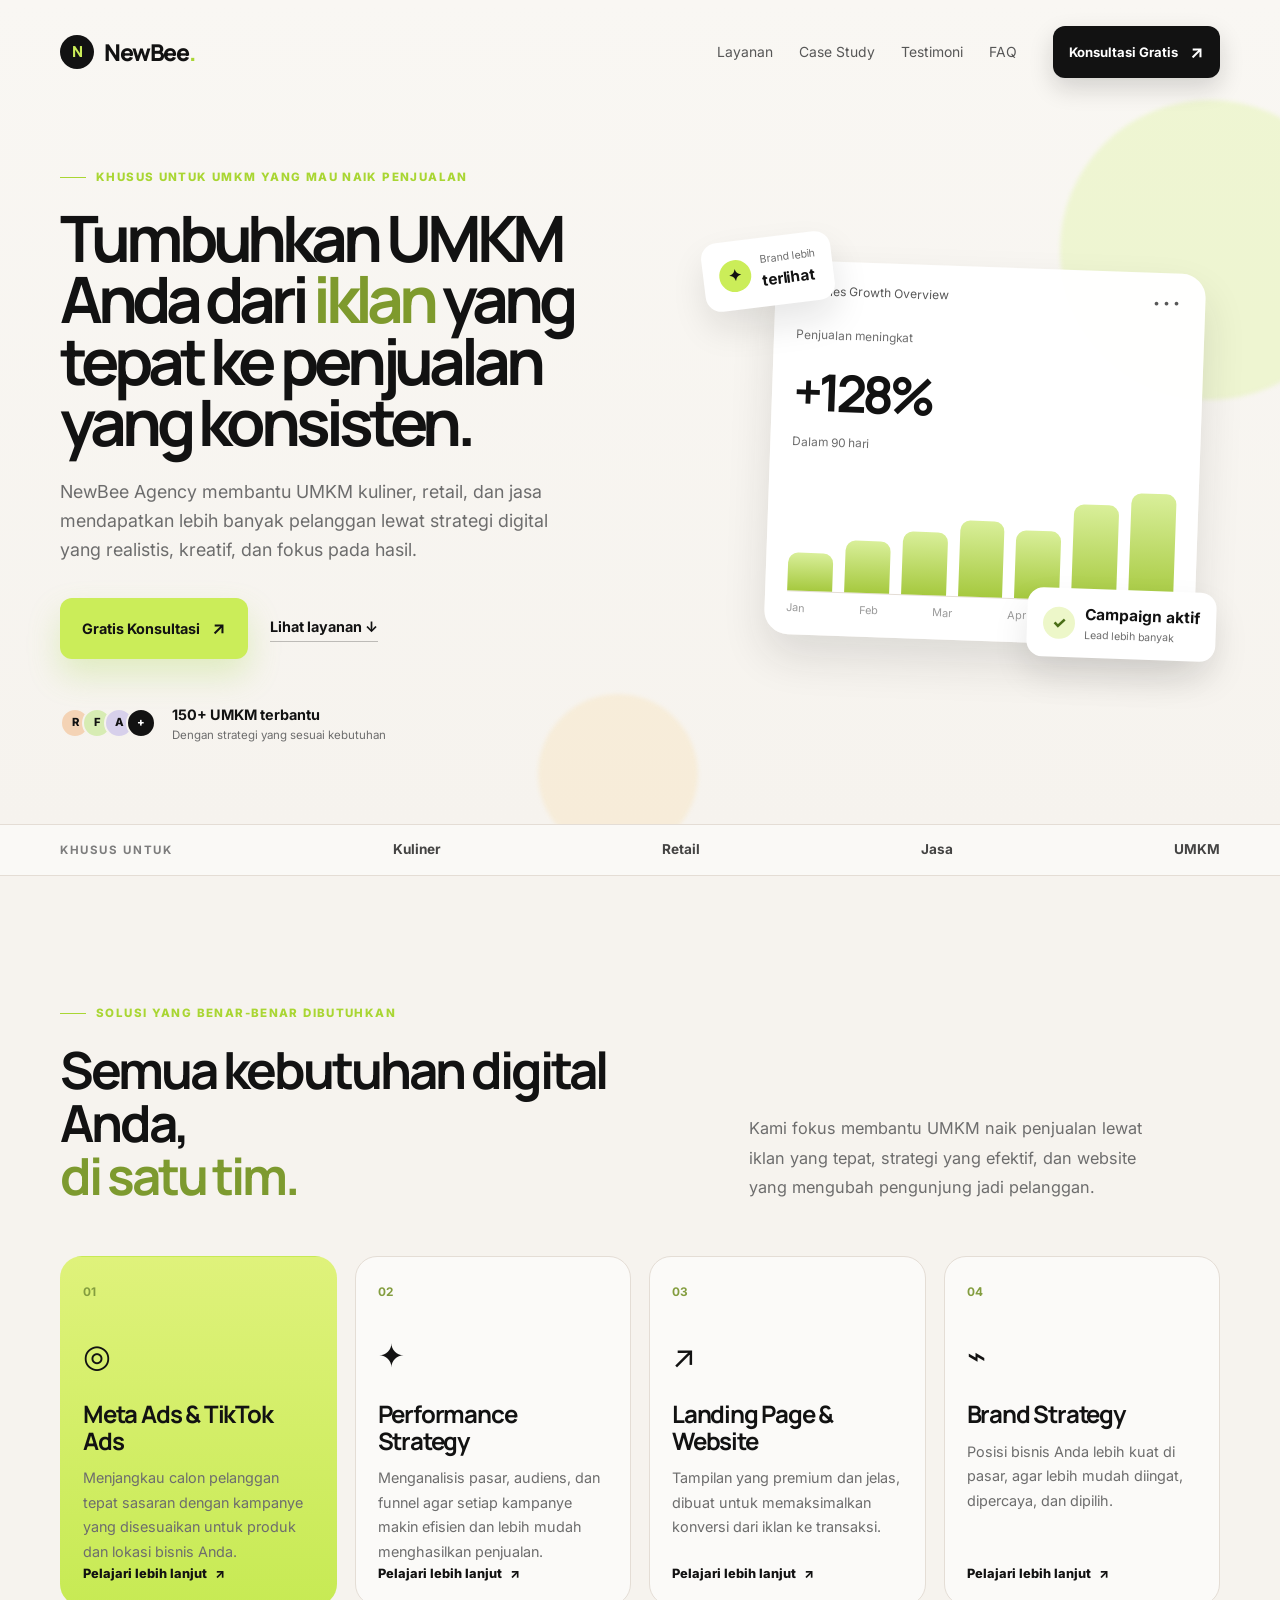
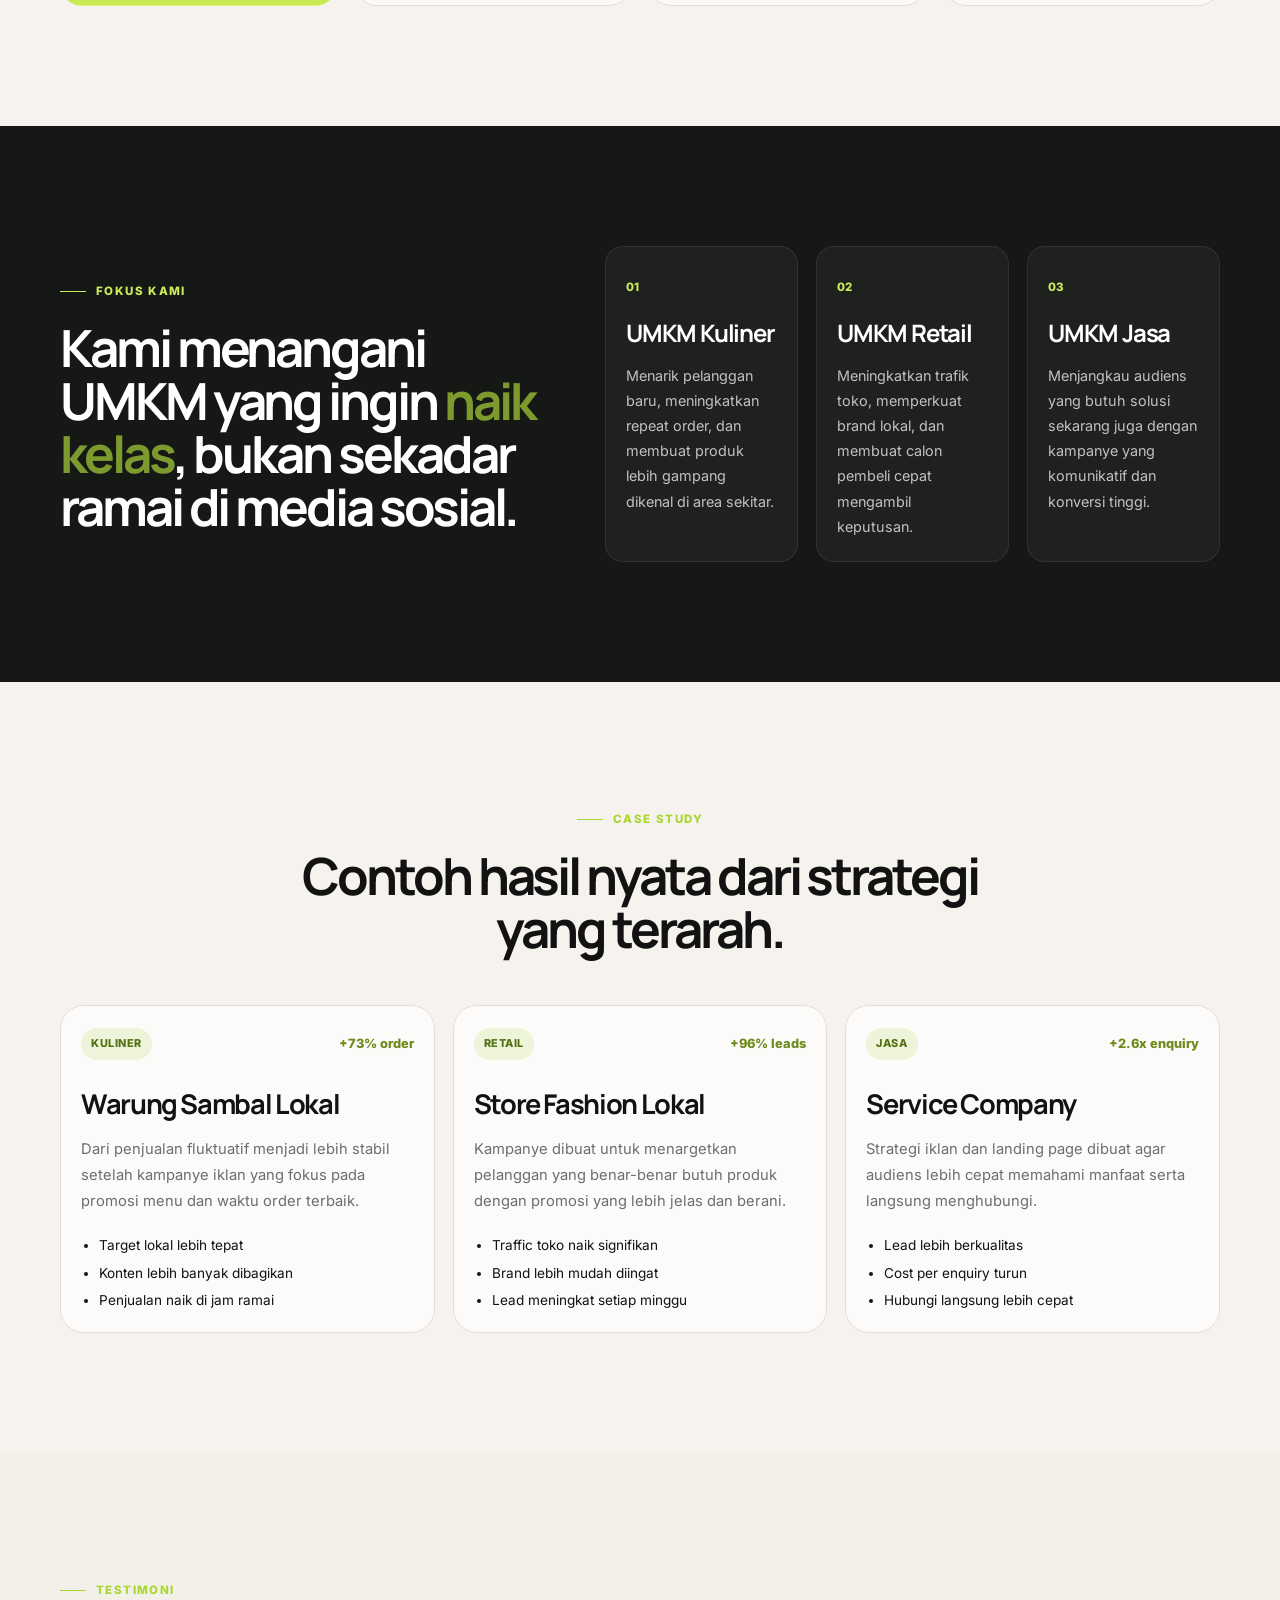
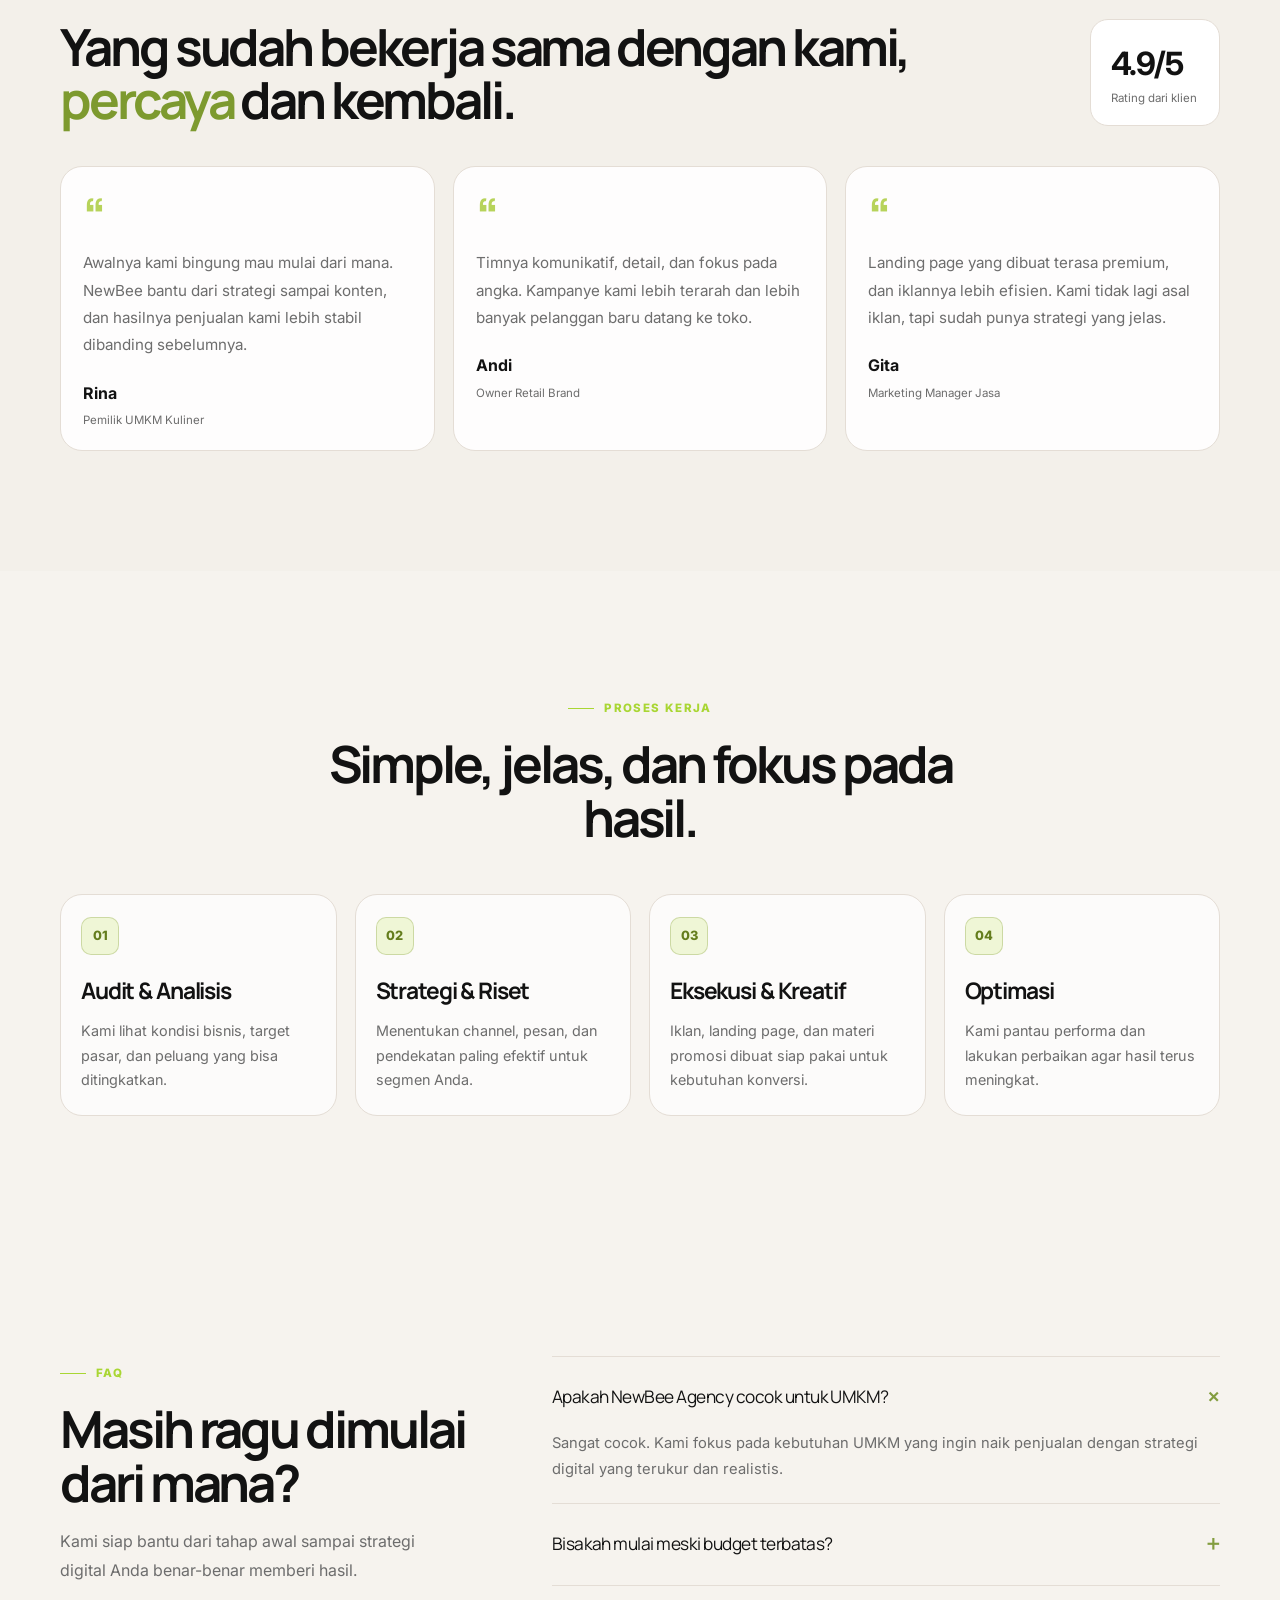
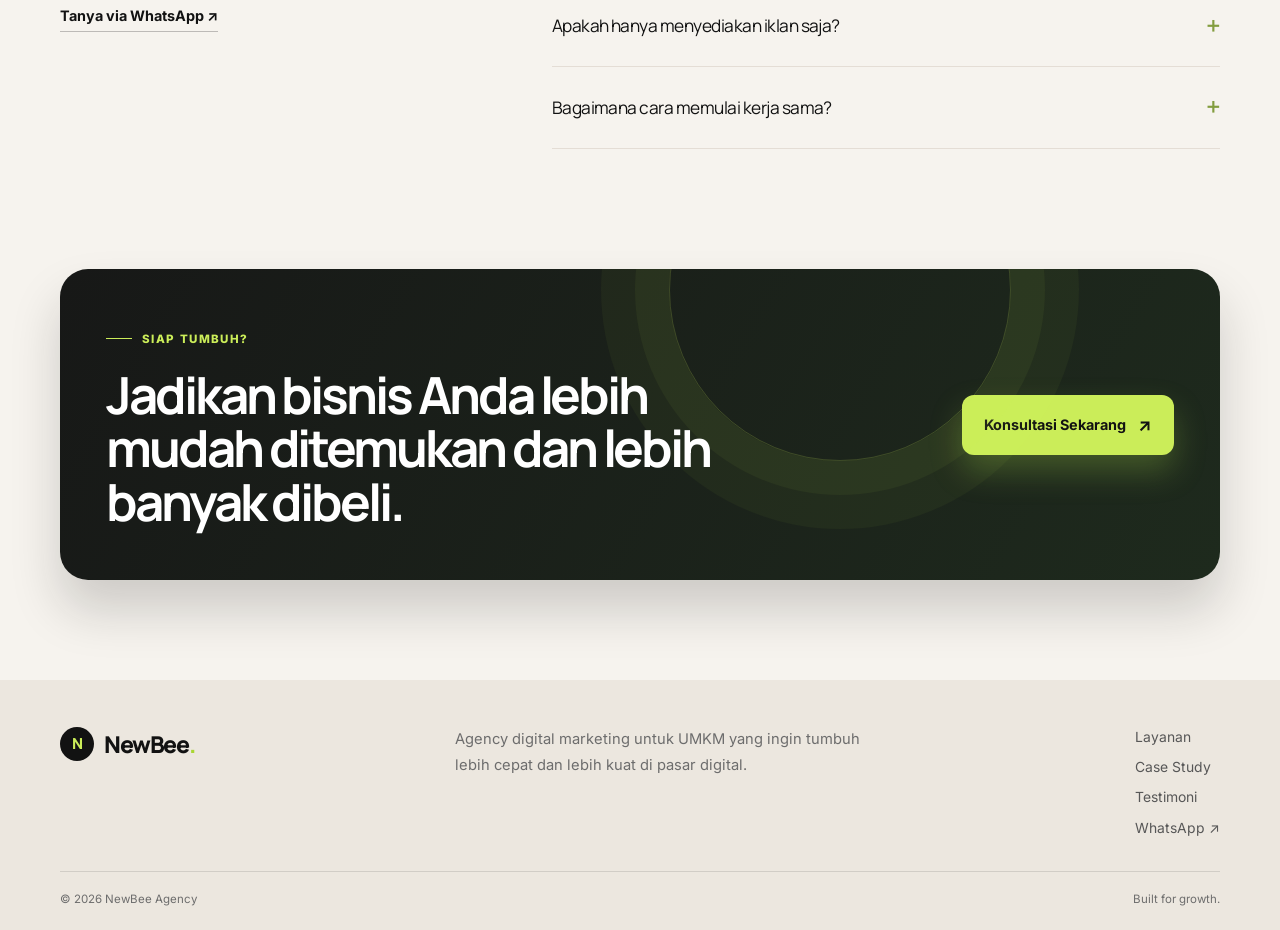
==== commit d3708eb9: "Fix mobile footer layout and update copyright year Co-Authored-By: Claude Sonnet 5.5 <noreply@anthro" ====
--- a/index.html
+++ b/index.html
@@ -8,6 +8,97 @@
       content="NewBee Agency membantu UMKM kuliner, retail, dan jasa naik penjualan dengan strategi iklan digital, landing page, dan konten yang konversi."
     />
     <title>NewBee Agency | Agency Digital Marketing untuk UMKM</title>
+    <meta name="robots" content="index, follow, max-image-preview:large, max-snippet:-1" />
+    <meta name="author" content="NewBee Agency" />
+    <meta name="theme-color" content="#f6f3ee" />
+    <link rel="canonical" href="https://umkm-digital-agency-landing-page.vercel.app/" />
+    <link rel="icon" href="/favicon.svg" type="image/svg+xml" />
+
+    <meta property="og:type" content="website" />
+    <meta property="og:site_name" content="NewBee Agency" />
+    <meta property="og:locale" content="id_ID" />
+    <meta property="og:url" content="https://umkm-digital-agency-landing-page.vercel.app/" />
+    <meta property="og:title" content="NewBee Agency | Agency Digital Marketing untuk UMKM" />
+    <meta
+      property="og:description"
+      content="Strategi iklan digital, landing page, dan konten yang konversi untuk UMKM kuliner, retail, dan jasa."
+    />
+    <meta name="twitter:card" content="summary" />
+    <meta name="twitter:title" content="NewBee Agency | Agency Digital Marketing untuk UMKM" />
+    <meta
+      name="twitter:description"
+      content="Strategi iklan digital, landing page, dan konten yang konversi untuk UMKM kuliner, retail, dan jasa."
+    />
+
+    <script type="application/ld+json">
+      {
+        "@context": "https://schema.org",
+        "@graph": [
+          {
+            "@type": "ProfessionalService",
+            "@id": "https://umkm-digital-agency-landing-page.vercel.app/#organization",
+            "name": "NewBee Agency",
+            "url": "https://umkm-digital-agency-landing-page.vercel.app/",
+            "description": "Agency digital marketing untuk UMKM kuliner, retail, dan jasa: iklan Meta Ads dan TikTok Ads, strategi performa, landing page, dan brand strategy.",
+            "telephone": "+6285156324263",
+            "areaServed": { "@type": "Country", "name": "Indonesia" },
+            "knowsLanguage": "id",
+            "serviceType": [
+              "Meta Ads dan TikTok Ads",
+              "Performance Strategy",
+              "Landing Page dan Website",
+              "Brand Strategy"
+            ]
+          },
+          {
+            "@type": "WebSite",
+            "@id": "https://umkm-digital-agency-landing-page.vercel.app/#website",
+            "url": "https://umkm-digital-agency-landing-page.vercel.app/",
+            "name": "NewBee Agency",
+            "inLanguage": "id-ID",
+            "publisher": { "@id": "https://umkm-digital-agency-landing-page.vercel.app/#organization" }
+          },
+          {
+            "@type": "FAQPage",
+            "mainEntity": [
+              {
+                "@type": "Question",
+                "name": "Apakah NewBee Agency cocok untuk UMKM?",
+                "acceptedAnswer": {
+                  "@type": "Answer",
+                  "text": "Sangat cocok. Kami fokus pada kebutuhan UMKM yang ingin naik penjualan dengan strategi digital yang terukur dan realistis."
+                }
+              },
+              {
+                "@type": "Question",
+                "name": "Bisakah mulai meski budget terbatas?",
+                "acceptedAnswer": {
+                  "@type": "Answer",
+                  "text": "Bisa. Kami akan sesuaikan strategi sesuai kondisi bisnis Anda agar tetap efektif dan tidak membuang anggaran."
+                }
+              },
+              {
+                "@type": "Question",
+                "name": "Apakah hanya menyediakan iklan saja?",
+                "acceptedAnswer": {
+                  "@type": "Answer",
+                  "text": "Tidak. Kami juga membantu landing page, website, dan strategi brand agar kampanye Anda lebih kuat."
+                }
+              },
+              {
+                "@type": "Question",
+                "name": "Bagaimana cara memulai kerja sama?",
+                "acceptedAnswer": {
+                  "@type": "Answer",
+                  "text": "Hubungi kami via WhatsApp untuk konsultasi gratis. Kami akan menilai kebutuhan bisnis Anda dan membuat rekomendasi langkah berikutnya."
+                }
+              }
+            ]
+          }
+        ]
+      }
+    </script>
+
     <link rel="preconnect" href="https://fonts.googleapis.com" />
     <link rel="preconnect" href="https://fonts.gstatic.com" crossorigin />
     <link
@@ -15,6 +106,14 @@
       rel="stylesheet"
     />
     <link rel="stylesheet" href="styles.css" />
+    <noscript>
+      <style>
+        .reveal {
+          opacity: 1;
+          transform: none;
+        }
+      </style>
+    </noscript>
   </head>
   <body>
     <header class="site-header" id="top">
@@ -33,7 +132,7 @@
 
         <a
           class="button button-dark button-small desktop-cta"
-          href="https://wa.me/6281181398294?text=Halo%20NewBee%20Agency%2C%20saya%20ingin%20konsultasi%20gratis%20untuk%20UMKM%20saya."
+          href="https://wa.me/6285156324263?text=Halo%20NewBee%20Agency%2C%20saya%20ingin%20konsultasi%20gratis%20untuk%20UMKM%20saya."
           target="_blank"
           rel="noopener"
         >
@@ -54,7 +153,7 @@
         <a href="#faq">FAQ</a>
         <a
           class="button button-dark"
-          href="https://wa.me/6281181398294?text=Halo%20NewBee%20Agency%2C%20saya%20ingin%20konsultasi%20gratis%20untuk%20UMKM%20saya."
+          href="https://wa.me/6285156324263?text=Halo%20NewBee%20Agency%2C%20saya%20ingin%20konsultasi%20gratis%20untuk%20UMKM%20saya."
           target="_blank"
           rel="noopener"
         >
@@ -65,8 +164,8 @@
 
     <main>
       <section class="hero">
-        <div class="hero-glow hero-glow-one"></div>
-        <div class="hero-glow hero-glow-two"></div>
+        <div class="hero-glow hero-glow-one" aria-hidden="true"></div>
+        <div class="hero-glow hero-glow-two" aria-hidden="true"></div>
 
         <div class="container hero-grid">
           <div class="hero-copy reveal">
@@ -89,7 +188,7 @@
             <div class="hero-actions">
               <a
                 class="button button-primary"
-                href="https://wa.me/6281181398294?text=Halo%20NewBee%20Agency%2C%20saya%20ingin%20konsultasi%20gratis%20untuk%20UMKM%20saya."
+                href="https://wa.me/6285156324263?text=Halo%20NewBee%20Agency%2C%20saya%20ingin%20konsultasi%20gratis%20untuk%20UMKM%20saya."
                 target="_blank"
                 rel="noopener"
               >
@@ -199,46 +298,46 @@
           <div class="service-grid">
             <article class="service-card feature">
               <span class="service-no">01</span>
-              <div class="service-icon">◎</div>
-              <h3>Meta Ads & TikTok Ads</h3>
+              <div class="service-icon" aria-hidden="true">◎</div>
+              <h3>Meta Ads &amp; TikTok Ads</h3>
               <p>
                 Menjangkau calon pelanggan tepat sasaran dengan kampanye yang
                 disesuaikan untuk produk dan lokasi bisnis Anda.
               </p>
-              <a href="#contact">Pelajari lebih lanjut <span>↗</span></a>
+              <a href="#contact" aria-label="Pelajari lebih lanjut tentang Meta Ads dan TikTok Ads">Pelajari lebih lanjut <span>↗</span></a>
             </article>
 
             <article class="service-card">
               <span class="service-no">02</span>
-              <div class="service-icon">✦</div>
+              <div class="service-icon" aria-hidden="true">✦</div>
               <h3>Performance Strategy</h3>
               <p>
                 Menganalisis pasar, audiens, dan funnel agar setiap kampanye makin
                 efisien dan lebih mudah menghasilkan penjualan.
               </p>
-              <a href="#contact">Pelajari lebih lanjut <span>↗</span></a>
+              <a href="#contact" aria-label="Pelajari lebih lanjut tentang Performance Strategy">Pelajari lebih lanjut <span>↗</span></a>
             </article>
 
             <article class="service-card">
               <span class="service-no">03</span>
-              <div class="service-icon">↗</div>
-              <h3>Landing Page & Website</h3>
+              <div class="service-icon" aria-hidden="true">↗</div>
+              <h3>Landing Page &amp; Website</h3>
               <p>
                 Tampilan yang premium dan jelas, dibuat untuk memaksimalkan
                 konversi dari iklan ke transaksi.
               </p>
-              <a href="#contact">Pelajari lebih lanjut <span>↗</span></a>
+              <a href="#contact" aria-label="Pelajari lebih lanjut tentang Landing Page dan Website">Pelajari lebih lanjut <span>↗</span></a>
             </article>
 
             <article class="service-card">
               <span class="service-no">04</span>
-              <div class="service-icon">⌁</div>
+              <div class="service-icon" aria-hidden="true">⌁</div>
               <h3>Brand Strategy</h3>
               <p>
                 Posisi bisnis Anda lebih kuat di pasar, agar lebih mudah
                 diingat, dipercaya, dan dipilih.
               </p>
-              <a href="#contact">Pelajari lebih lanjut <span>↗</span></a>
+              <a href="#contact" aria-label="Pelajari lebih lanjut tentang Brand Strategy">Pelajari lebih lanjut <span>↗</span></a>
             </article>
           </div>
         </div>
@@ -369,7 +468,7 @@
 
           <div class="testimonial-grid">
             <article class="testimonial-card">
-              <div class="quote">“</div>
+              <div class="quote" aria-hidden="true">“</div>
               <p>
                 Awalnya kami bingung mau mulai dari mana. NewBee bantu dari
                 strategi sampai konten, dan hasilnya penjualan kami lebih stabil
@@ -382,7 +481,7 @@
             </article>
 
             <article class="testimonial-card">
-              <div class="quote">“</div>
+              <div class="quote" aria-hidden="true">“</div>
               <p>
                 Timnya komunikatif, detail, dan fokus pada angka. Kampanye kami
                 lebih terarah dan lebih banyak pelanggan baru datang ke toko.
@@ -394,7 +493,7 @@
             </article>
 
             <article class="testimonial-card">
-              <div class="quote">“</div>
+              <div class="quote" aria-hidden="true">“</div>
               <p>
                 Landing page yang dibuat terasa premium, dan iklannya lebih efisien.
                 Kami tidak lagi asal iklan, tapi sudah punya strategi yang jelas.
@@ -421,17 +520,17 @@
           <div class="process-grid">
             <div class="process-card">
               <span>01</span>
-              <h3>Audit & Analisis</h3>
+              <h3>Audit &amp; Analisis</h3>
               <p>Kami lihat kondisi bisnis, target pasar, dan peluang yang bisa ditingkatkan.</p>
             </div>
             <div class="process-card">
               <span>02</span>
-              <h3>Strategi & Riset</h3>
+              <h3>Strategi &amp; Riset</h3>
               <p>Menentukan channel, pesan, dan pendekatan paling efektif untuk segmen Anda.</p>
             </div>
             <div class="process-card">
               <span>03</span>
-              <h3>Eksekusi & Kreatif</h3>
+              <h3>Eksekusi &amp; Kreatif</h3>
               <p>Iklan, landing page, dan materi promosi dibuat siap pakai untuk kebutuhan konversi.</p>
             </div>
             <div class="process-card">
@@ -456,7 +555,7 @@
             </p>
             <a
               class="text-link"
-              href="https://wa.me/6281181398294?text=Halo%20NewBee%20Agency%2C%20saya%20ingin%20bertanya%20tentang%20layanan%20UMKM."
+              href="https://wa.me/6285156324263?text=Halo%20NewBee%20Agency%2C%20saya%20ingin%20bertanya%20tentang%20layanan%20UMKM."
               target="_blank"
               rel="noopener"
             >
@@ -505,7 +604,7 @@
 
           <a
             class="button button-primary"
-            href="https://wa.me/6281181398294?text=Halo%20NewBee%20Agency%2C%20saya%20ingin%20mulai%20kerja%20sama%20untuk%20UMKM%20saya."
+            href="https://wa.me/6285156324263?text=Halo%20NewBee%20Agency%2C%20saya%20ingin%20mulai%20kerja%20sama%20untuk%20UMKM%20saya."
             target="_blank"
             rel="noopener"
           >
@@ -532,16 +631,16 @@
           <a href="#layanan">Layanan</a>
           <a href="#case-study">Case Study</a>
           <a href="#testimoni">Testimoni</a>
-          <a href="https://wa.me/6281181398294" target="_blank" rel="noopener">WhatsApp ↗</a>
+          <a href="https://wa.me/6285156324263" target="_blank" rel="noopener">WhatsApp ↗</a>
         </div>
       </div>
 
       <div class="container footer-bottom">
-        <span>© 2024 NewBee Agency</span>
+        <span>© 2026 NewBee Agency</span>
         <span>Built for growth.</span>
       </div>
     </footer>
 
-    <script src="script.js"></script>
+    <script src="script.js" defer></script>
   </body>
 </html>
--- a/styles.css
+++ b/styles.css
@@ -1040,6 +1040,13 @@
   .cta-box .button {
     margin-top: 24px;
   }
+
+  .footer-links {
+    justify-self: start;
+    flex-direction: row;
+    flex-wrap: wrap;
+    gap: 10px 22px;
+  }
 }
 
 @media (max-width: 640px) {
@@ -1107,7 +1114,14 @@
     margin-top: 18px;
   }
 
+  .footer {
+    padding-top: 40px;
+  }
+
   .footer-bottom {
-    display: block;
-  }
-}
+    display: flex;
+    flex-direction: column;
+    gap: 6px;
+    margin-top: 26px;
+  }
+}
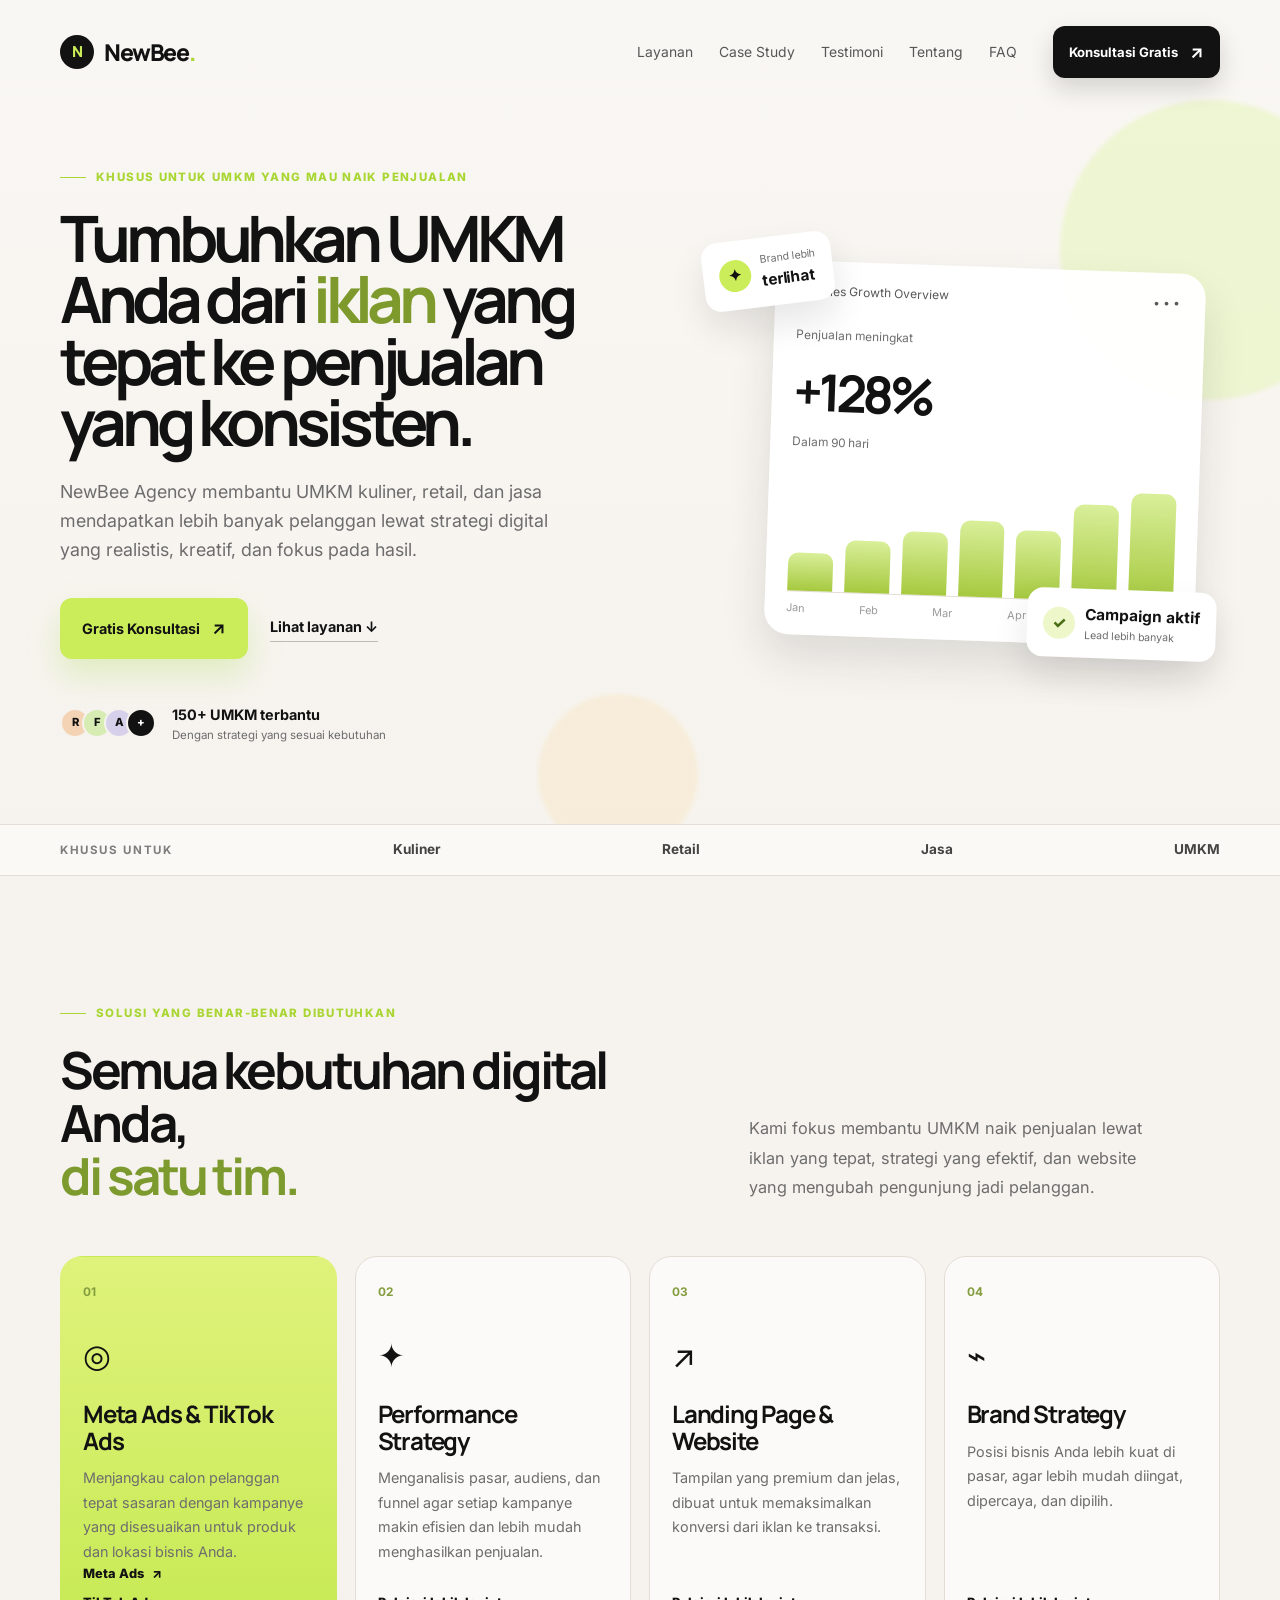
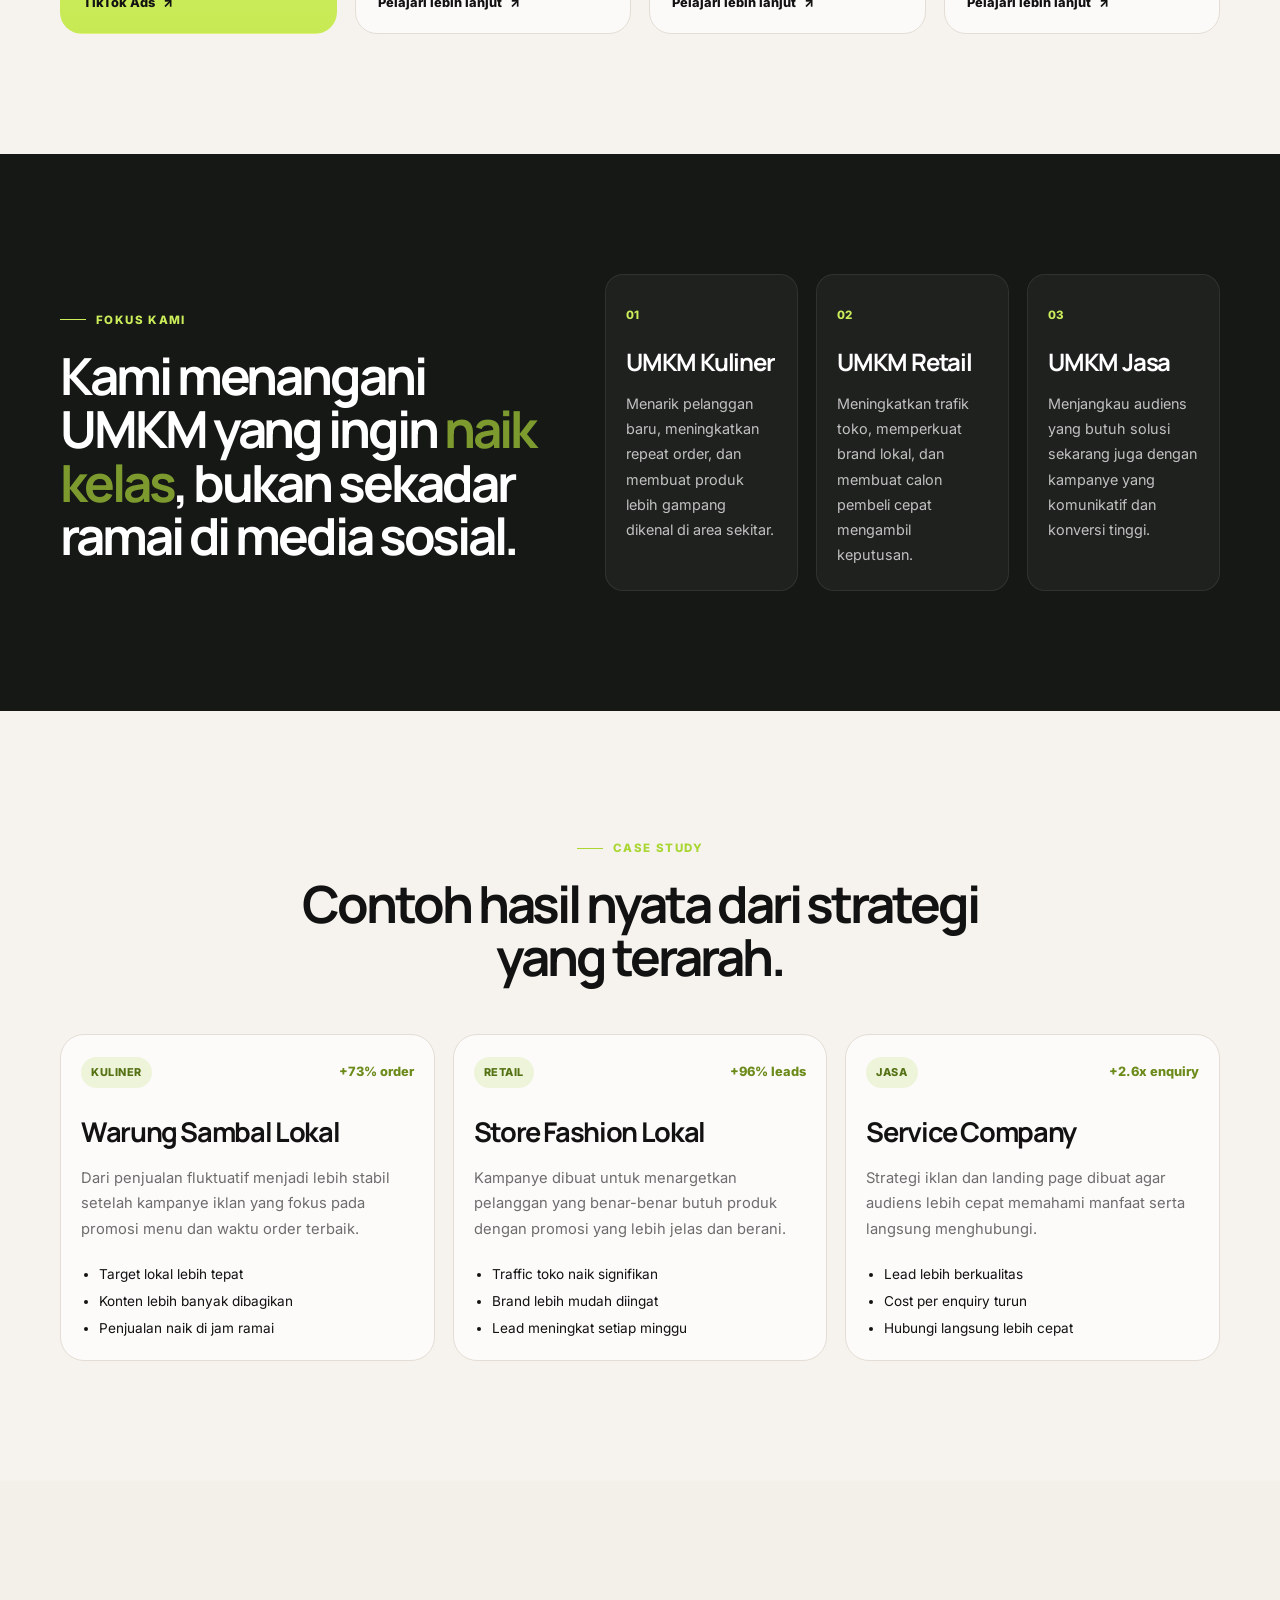
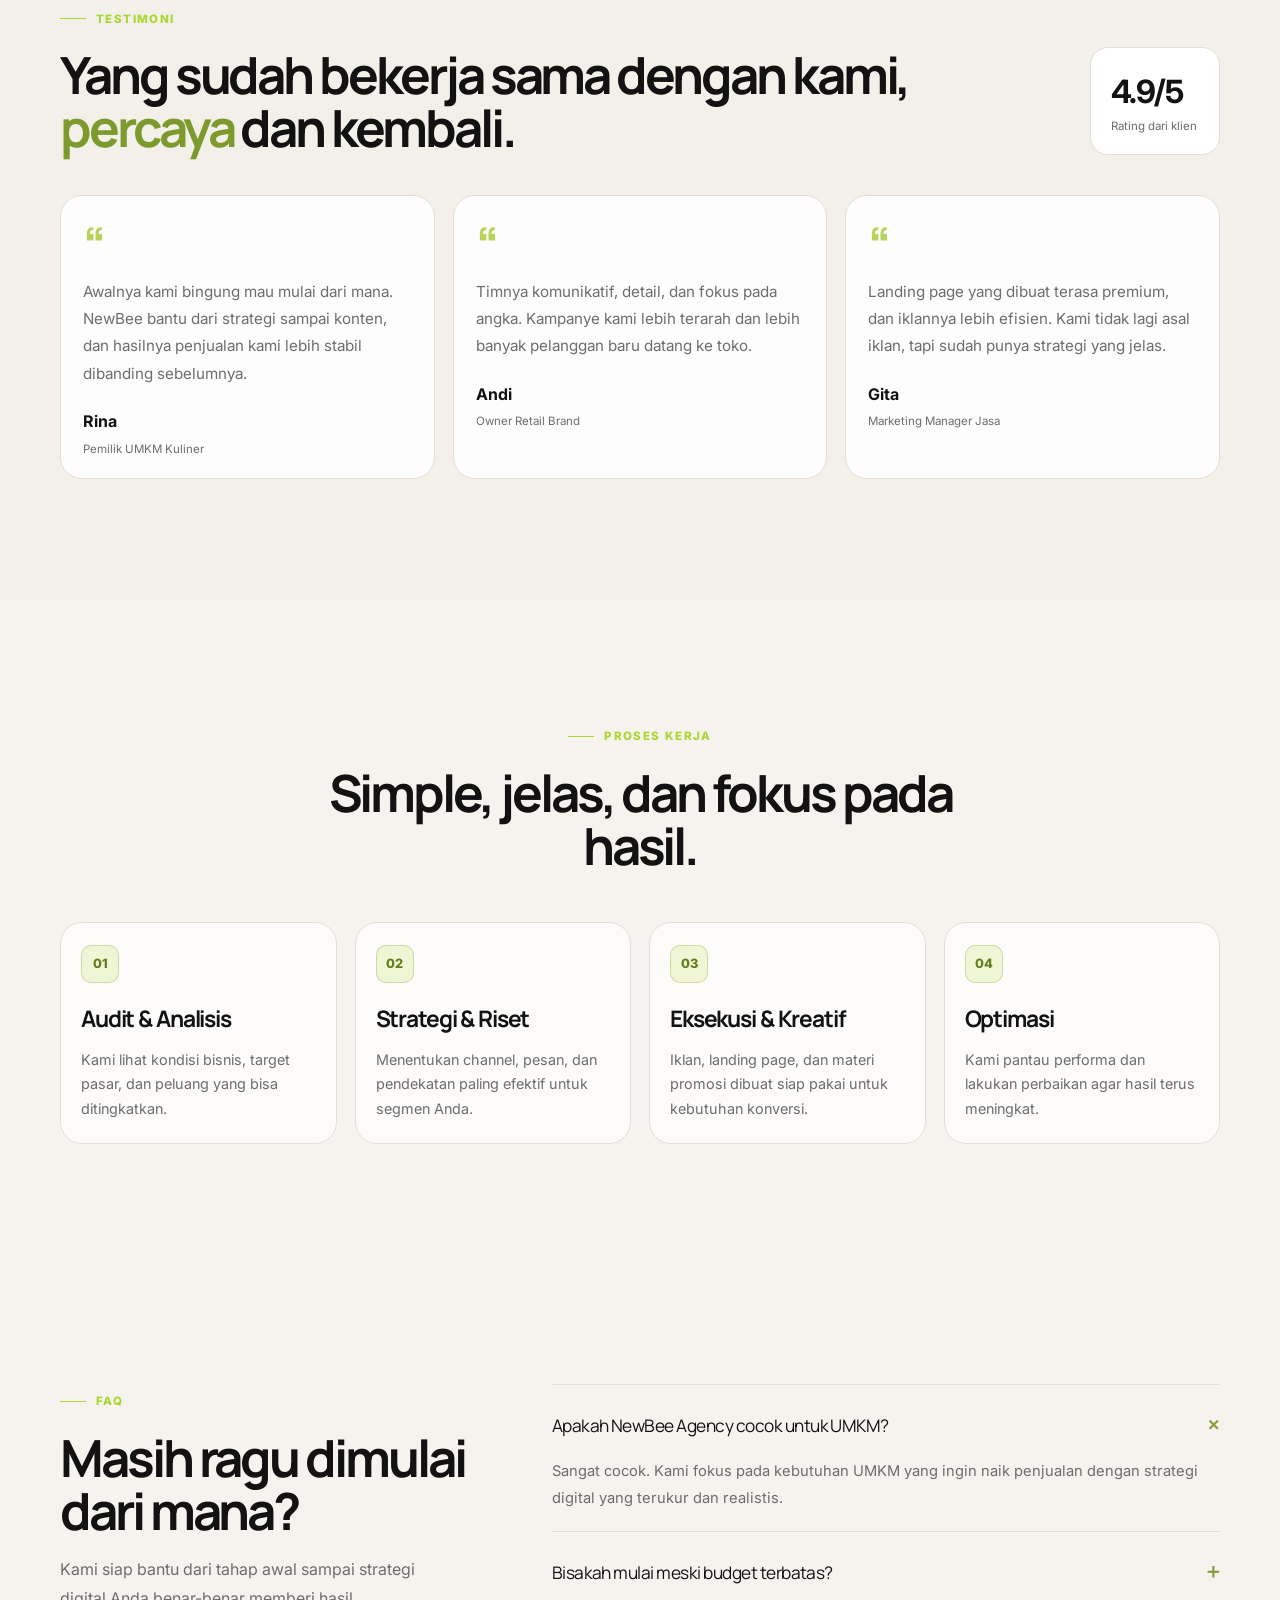
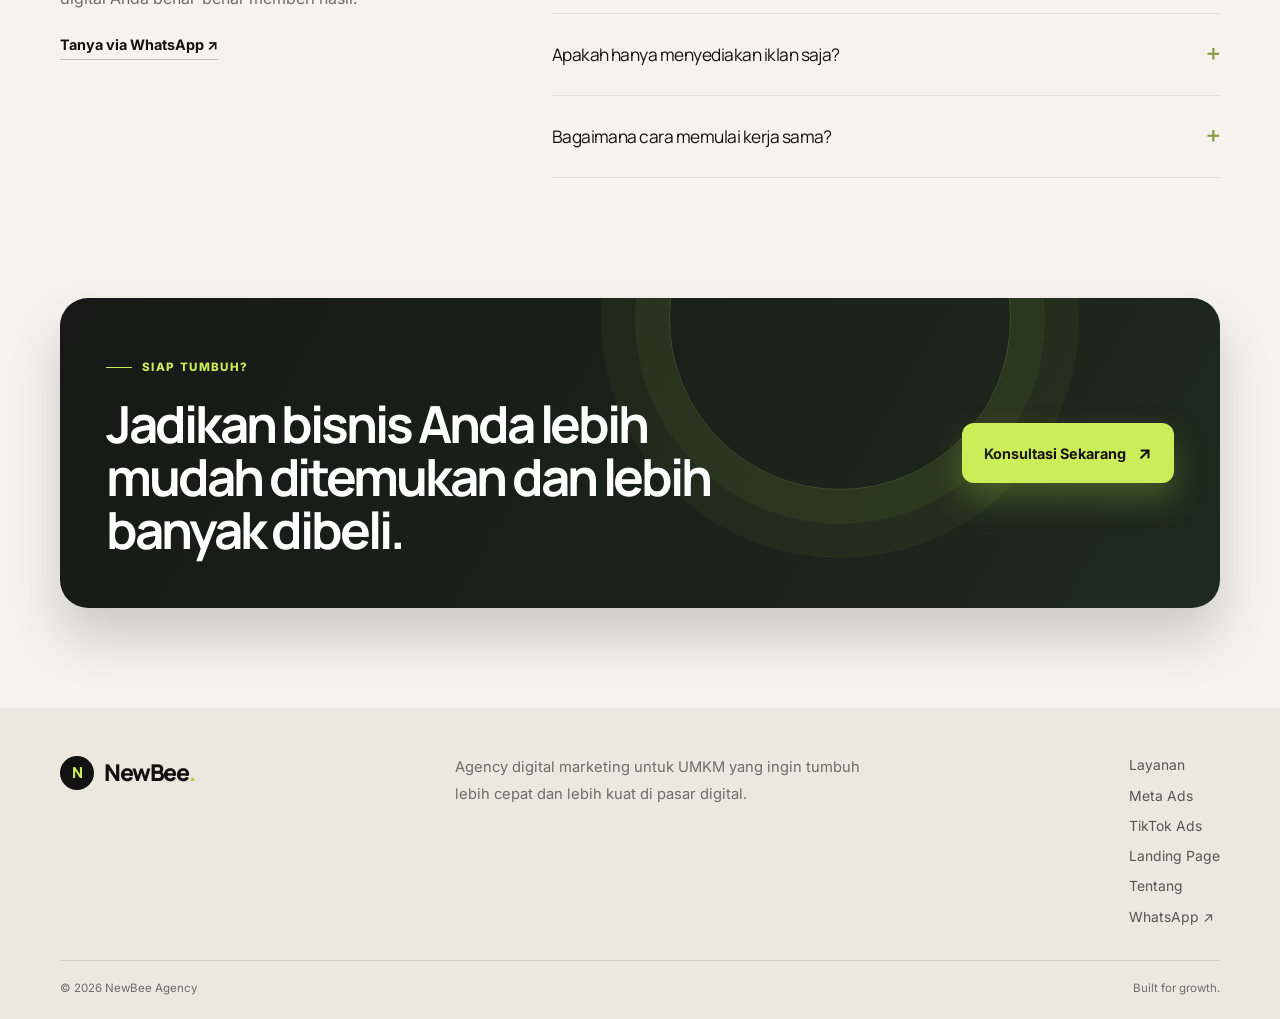
==== commit f9b2ac1b: "Add Meta Ads, TikTok Ads, Landing Page service pages and Tentang page Per-page SEO, JSON-LD (Service" ====
--- a/index.html
+++ b/index.html
@@ -11,13 +11,13 @@
     <meta name="robots" content="index, follow, max-image-preview:large, max-snippet:-1" />
     <meta name="author" content="NewBee Agency" />
     <meta name="theme-color" content="#f6f3ee" />
-    <link rel="canonical" href="https://umkm-digital-agency-landing-page.vercel.app/" />
+    <link rel="canonical" href="https://newbee.ariantoekaputra.com/" />
     <link rel="icon" href="/favicon.svg" type="image/svg+xml" />
 
     <meta property="og:type" content="website" />
     <meta property="og:site_name" content="NewBee Agency" />
     <meta property="og:locale" content="id_ID" />
-    <meta property="og:url" content="https://umkm-digital-agency-landing-page.vercel.app/" />
+    <meta property="og:url" content="https://newbee.ariantoekaputra.com/" />
     <meta property="og:title" content="NewBee Agency | Agency Digital Marketing untuk UMKM" />
     <meta
       property="og:description"
@@ -36,9 +36,9 @@
         "@graph": [
           {
             "@type": "ProfessionalService",
-            "@id": "https://umkm-digital-agency-landing-page.vercel.app/#organization",
+            "@id": "https://newbee.ariantoekaputra.com/#organization",
             "name": "NewBee Agency",
-            "url": "https://umkm-digital-agency-landing-page.vercel.app/",
+            "url": "https://newbee.ariantoekaputra.com/",
             "description": "Agency digital marketing untuk UMKM kuliner, retail, dan jasa: iklan Meta Ads dan TikTok Ads, strategi performa, landing page, dan brand strategy.",
             "telephone": "+6285156324263",
             "areaServed": { "@type": "Country", "name": "Indonesia" },
@@ -52,11 +52,11 @@
           },
           {
             "@type": "WebSite",
-            "@id": "https://umkm-digital-agency-landing-page.vercel.app/#website",
-            "url": "https://umkm-digital-agency-landing-page.vercel.app/",
+            "@id": "https://newbee.ariantoekaputra.com/#website",
+            "url": "https://newbee.ariantoekaputra.com/",
             "name": "NewBee Agency",
             "inLanguage": "id-ID",
-            "publisher": { "@id": "https://umkm-digital-agency-landing-page.vercel.app/#organization" }
+            "publisher": { "@id": "https://newbee.ariantoekaputra.com/#organization" }
           },
           {
             "@type": "FAQPage",
@@ -99,6 +99,18 @@
       }
     </script>
 
+    <!-- Google tag (gtag.js) -->
+    <script async src="https://www.googletagmanager.com/gtag/js?id=G-J04P83L0ZP"></script>
+    <script>
+      window.dataLayer = window.dataLayer || [];
+      function gtag() {
+        dataLayer.push(arguments);
+      }
+      gtag("js", new Date());
+
+      gtag("config", "G-J04P83L0ZP");
+    </script>
+
     <link rel="preconnect" href="https://fonts.googleapis.com" />
     <link rel="preconnect" href="https://fonts.gstatic.com" crossorigin />
     <link
@@ -127,6 +139,7 @@
           <a href="#layanan">Layanan</a>
           <a href="#case-study">Case Study</a>
           <a href="#testimoni">Testimoni</a>
+          <a href="/tentang">Tentang</a>
           <a href="#faq">FAQ</a>
         </nav>
 
@@ -150,6 +163,7 @@
         <a href="#layanan">Layanan</a>
         <a href="#case-study">Case Study</a>
         <a href="#testimoni">Testimoni</a>
+        <a href="/tentang">Tentang</a>
         <a href="#faq">FAQ</a>
         <a
           class="button button-dark"
@@ -304,7 +318,8 @@
                 Menjangkau calon pelanggan tepat sasaran dengan kampanye yang
                 disesuaikan untuk produk dan lokasi bisnis Anda.
               </p>
-              <a href="#contact" aria-label="Pelajari lebih lanjut tentang Meta Ads dan TikTok Ads">Pelajari lebih lanjut <span>↗</span></a>
+              <a href="/jasa-meta-ads-umkm" aria-label="Pelajari jasa Meta Ads untuk UMKM">Meta Ads <span>↗</span></a>
+              <a href="/jasa-tiktok-ads-umkm" aria-label="Pelajari jasa TikTok Ads untuk UMKM">TikTok Ads <span>↗</span></a>
             </article>
 
             <article class="service-card">
@@ -326,7 +341,7 @@
                 Tampilan yang premium dan jelas, dibuat untuk memaksimalkan
                 konversi dari iklan ke transaksi.
               </p>
-              <a href="#contact" aria-label="Pelajari lebih lanjut tentang Landing Page dan Website">Pelajari lebih lanjut <span>↗</span></a>
+              <a href="/jasa-landing-page-umkm" aria-label="Pelajari jasa landing page dan website untuk UMKM">Pelajari lebih lanjut <span>↗</span></a>
             </article>
 
             <article class="service-card">
@@ -629,8 +644,10 @@
 
         <div class="footer-links">
           <a href="#layanan">Layanan</a>
-          <a href="#case-study">Case Study</a>
-          <a href="#testimoni">Testimoni</a>
+          <a href="/jasa-meta-ads-umkm">Meta Ads</a>
+          <a href="/jasa-tiktok-ads-umkm">TikTok Ads</a>
+          <a href="/jasa-landing-page-umkm">Landing Page</a>
+          <a href="/tentang">Tentang</a>
           <a href="https://wa.me/6285156324263" target="_blank" rel="noopener">WhatsApp ↗</a>
         </div>
       </div>
@@ -642,5 +659,23 @@
     </footer>
 
     <script src="script.js" defer></script>
+
+    <!-- Vercel Web Analytics & Speed Insights -->
+    <script>
+      window.va =
+        window.va ||
+        function () {
+          (window.vaq = window.vaq || []).push(arguments);
+        };
+    </script>
+    <script defer src="/_vercel/insights/script.js"></script>
+    <script>
+      window.si =
+        window.si ||
+        function () {
+          (window.siq = window.siq || []).push(arguments);
+        };
+    </script>
+    <script defer src="/_vercel/speed-insights/script.js"></script>
   </body>
 </html>
--- a/styles.css
+++ b/styles.css
@@ -1114,8 +1114,13 @@
     margin-top: 18px;
   }
 
+  .cta-section {
+    padding-bottom: 56px;
+  }
+
   .footer {
-    padding-top: 40px;
+    padding-top: 36px;
+    padding-bottom: 28px;
   }
 
   .footer-bottom {
@@ -1125,3 +1130,173 @@
     margin-top: 26px;
   }
 }
+
+/* ---------- Subpages (layanan & tentang) ---------- */
+.sub-hero {
+  padding: 150px 0 56px;
+}
+
+.sub-hero h1 {
+  max-width: 820px;
+  font-size: clamp(2.4rem, 5vw, 4.4rem);
+  line-height: 1.02;
+  letter-spacing: -0.07em;
+}
+
+.sub-lead {
+  max-width: 680px;
+  margin: 22px 0 30px;
+  color: var(--muted);
+  font-size: 1.08rem;
+  line-height: 1.8;
+}
+
+.breadcrumb {
+  display: flex;
+  flex-wrap: wrap;
+  gap: 8px;
+  margin-bottom: 26px;
+  font-size: 0.82rem;
+  color: var(--muted);
+}
+
+.breadcrumb a {
+  color: var(--soft-ink);
+  text-decoration: none;
+}
+
+.breadcrumb a:hover {
+  color: var(--ink);
+}
+
+.sub-content {
+  display: grid;
+  gap: 18px;
+  padding-bottom: 72px;
+}
+
+.sub-block {
+  padding: 34px 36px;
+  border: 1px solid var(--line);
+  border-radius: 22px;
+  background: #fff;
+}
+
+.sub-block h2 {
+  margin-bottom: 18px;
+  font-size: clamp(1.4rem, 2.4vw, 1.9rem);
+  letter-spacing: -0.05em;
+}
+
+.sub-list {
+  margin: 0;
+  padding-left: 22px;
+  display: grid;
+  gap: 12px;
+  color: var(--soft-ink);
+  line-height: 1.75;
+  font-size: 0.98rem;
+}
+
+.sub-list li::marker {
+  color: var(--primary-deep);
+  font-weight: 800;
+}
+
+.sub-text {
+  color: var(--soft-ink);
+  line-height: 1.8;
+  font-size: 1rem;
+}
+
+.sub-faq {
+  padding-top: 40px;
+}
+
+.sub-related {
+  padding-bottom: 72px;
+}
+
+.sub-related h2 {
+  margin-bottom: 20px;
+  font-size: clamp(1.4rem, 2.4vw, 1.9rem);
+  letter-spacing: -0.05em;
+}
+
+.related-grid {
+  display: grid;
+  grid-template-columns: repeat(auto-fit, minmax(240px, 1fr));
+  gap: 14px;
+}
+
+.related-card {
+  display: flex;
+  flex-direction: column;
+  gap: 8px;
+  padding: 22px;
+  border: 1px solid var(--line);
+  border-radius: 18px;
+  background: #fff;
+  color: var(--ink);
+  text-decoration: none;
+  transition: transform 0.2s ease, border-color 0.2s ease;
+}
+
+.related-card:hover {
+  transform: translateY(-2px);
+  border-color: var(--primary-deep);
+}
+
+.related-card strong {
+  font-family: "Manrope", sans-serif;
+  letter-spacing: -0.03em;
+}
+
+.related-card span {
+  color: #6d8a22;
+  font-size: 0.85rem;
+  font-weight: 700;
+}
+
+.principles {
+  display: grid;
+  grid-template-columns: repeat(auto-fit, minmax(220px, 1fr));
+  gap: 14px;
+}
+
+.principle {
+  padding: 20px;
+  border-radius: 16px;
+  background: var(--bg);
+}
+
+.principle h3 {
+  margin-bottom: 8px;
+  font-size: 1.1rem;
+}
+
+.principle p {
+  color: var(--muted);
+  line-height: 1.7;
+  font-size: 0.92rem;
+}
+
+@media (max-width: 640px) {
+  .sub-hero {
+    padding: 118px 0 36px;
+  }
+
+  .sub-block {
+    padding: 24px 20px;
+    border-radius: 18px;
+  }
+
+  .sub-content,
+  .sub-related {
+    padding-bottom: 48px;
+  }
+}
+
+.service-card a + a {
+  margin-top: 8px;
+}
